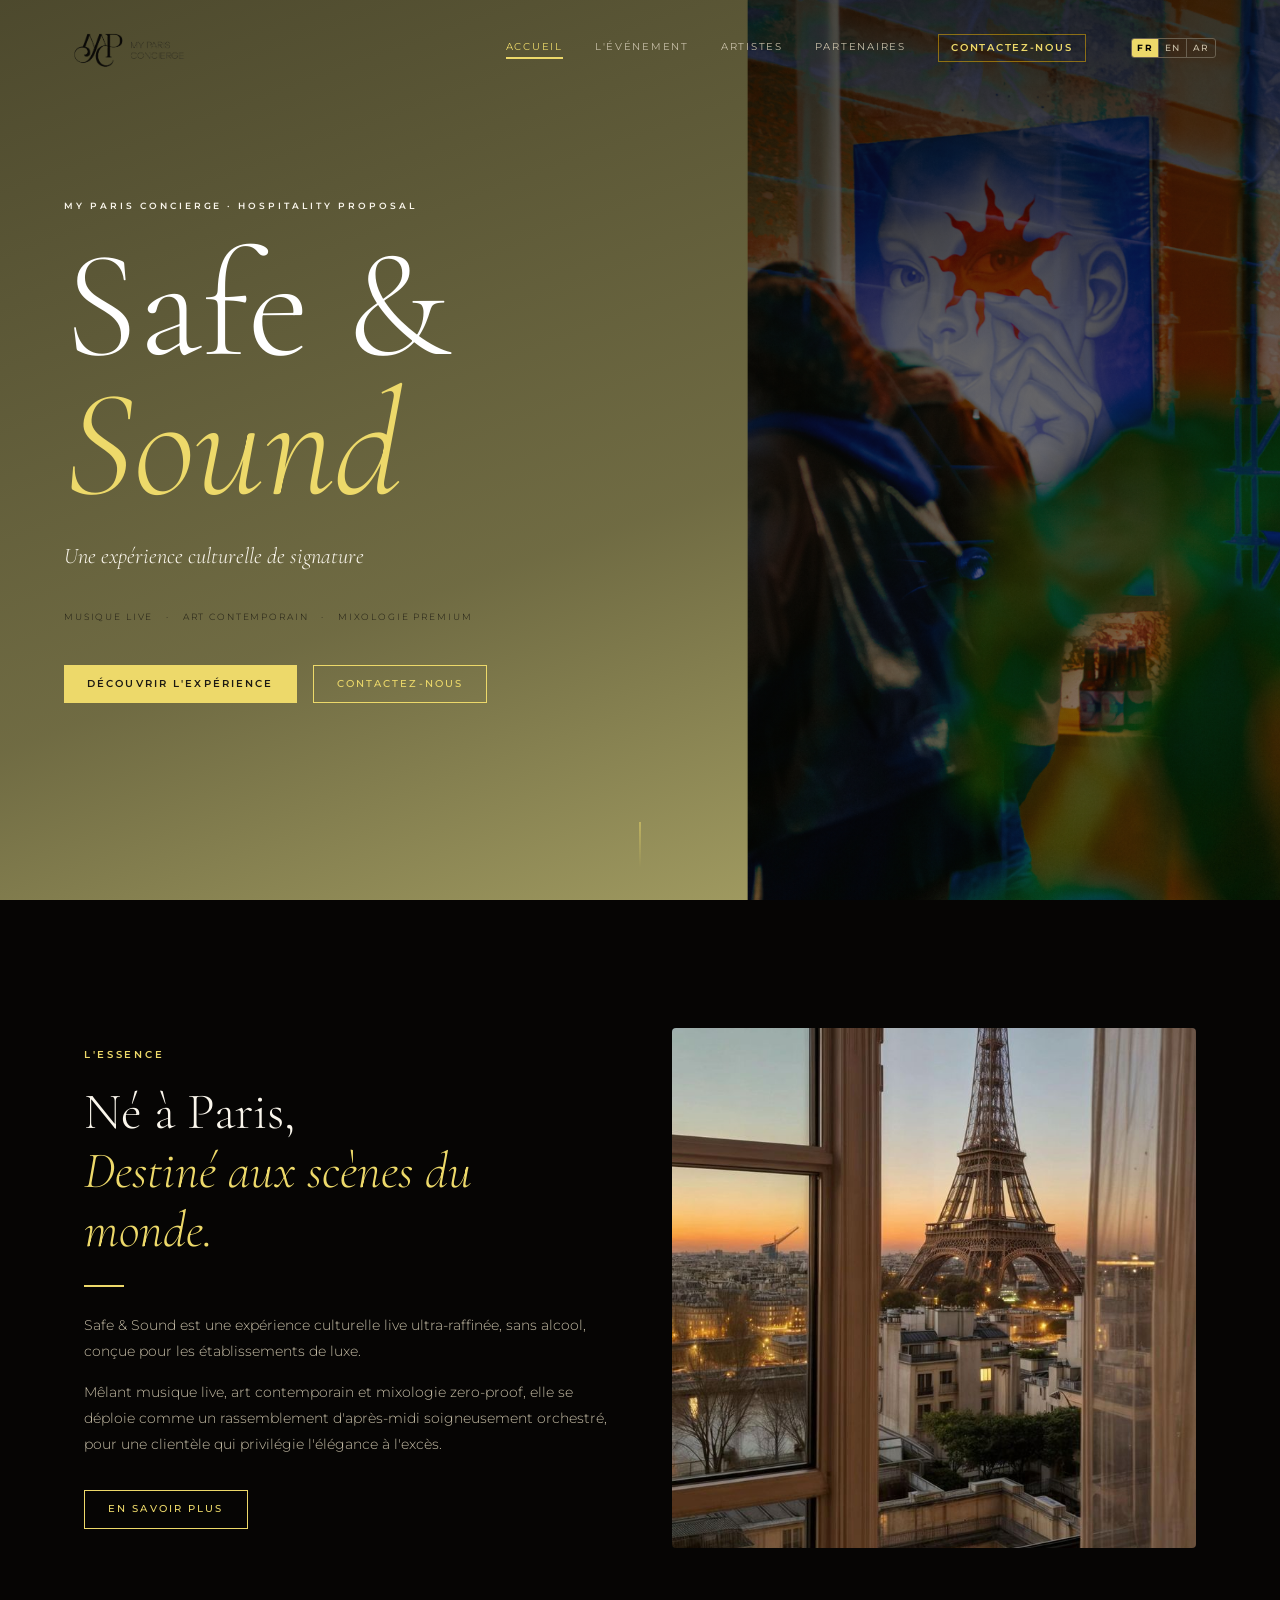
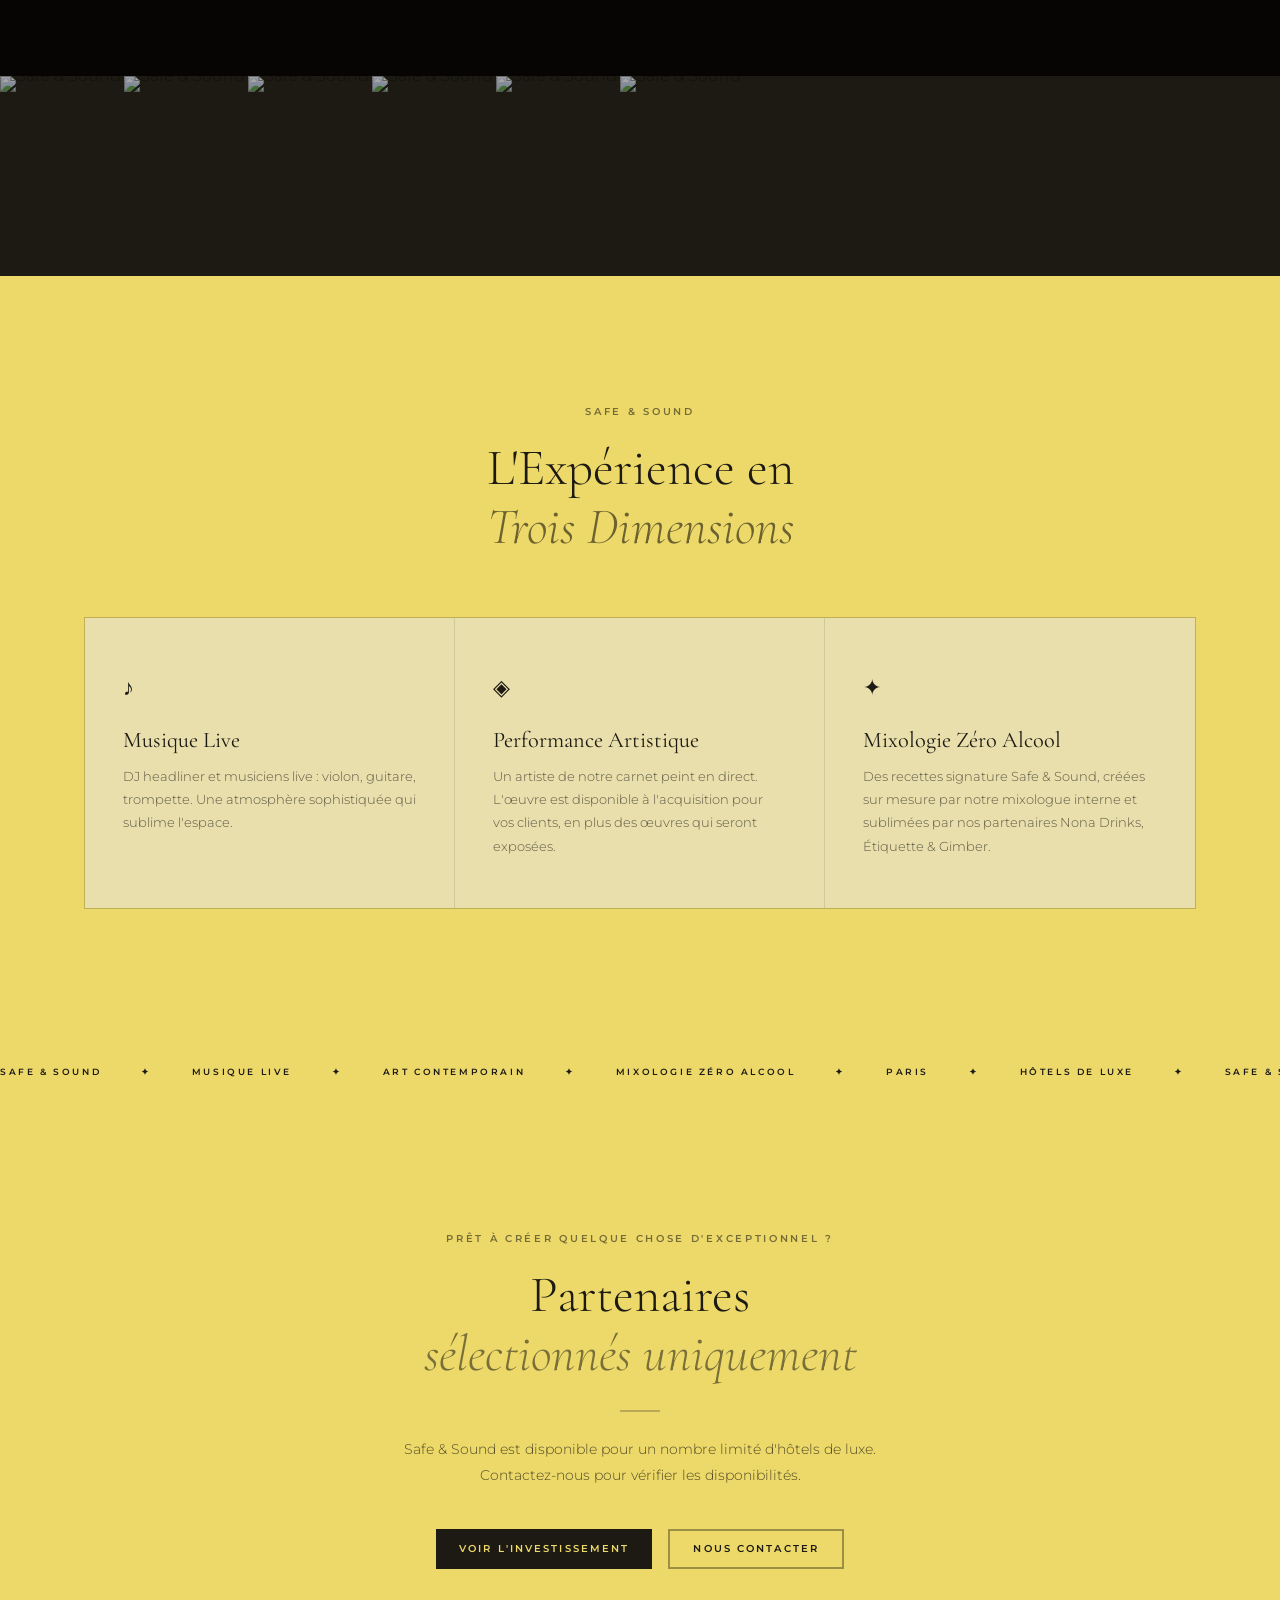
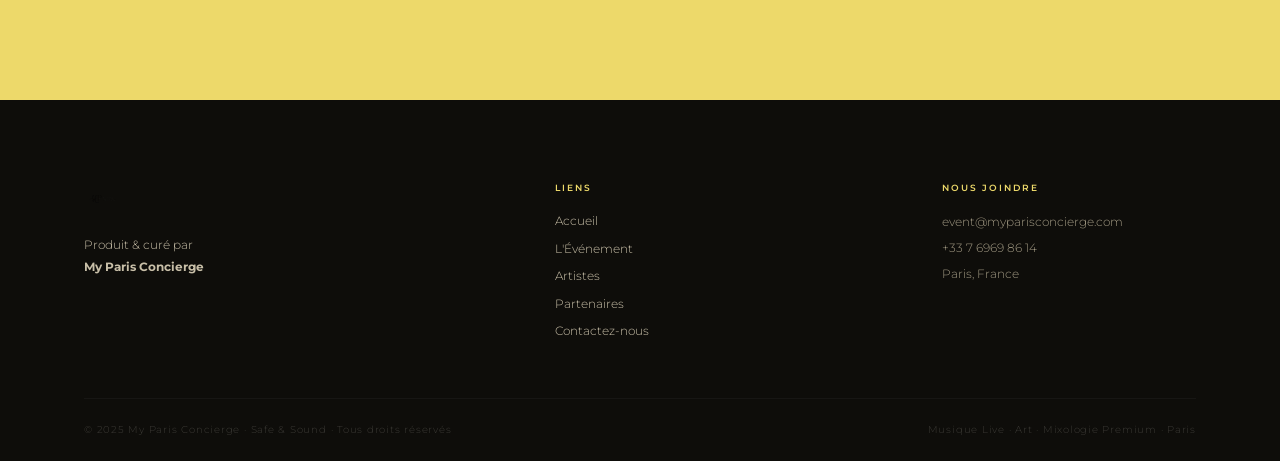
==== index.html @ 21ec600d "Add myparisconcierge.com links to all MPC mentions across site" ====
<!DOCTYPE html>
<html lang="fr">
<head>
  <meta charset="UTF-8" />
  <meta name="viewport" content="width=device-width, initial-scale=1.0" />
  <title>Safe & Sound Paris — Expérience Culturelle Luxe | My Paris Concierge</title>
  <meta name="description" content="Safe & Sound — expérience culturelle live ultra-raffinée pour hôtels de luxe parisiens. Musique live, art contemporain, mixologie zero-proof. Concept exclusif par My Paris Concierge." />
  <meta name="keywords" content="Safe and Sound Paris, expérience culturelle luxe Paris, événement hôtel de luxe Paris, musique live Paris, art contemporain Paris, mixologie zero-proof, DJ Palais Vert, My Paris Concierge, day groove Paris, culture hôtellerie luxe" />
  <meta name="robots" content="index, follow, max-snippet:-1, max-image-preview:large, max-video-preview:-1" />
  <meta name="author" content="My Paris Concierge" />
  <meta name="theme-color" content="#0E0D0A" />
  <meta name="format-detection" content="telephone=no" />
  <!-- Canonical & hreflang -->
  <link rel="canonical" href="https://votredomaine.com/" />
  <link rel="alternate" hreflang="fr" href="https://votredomaine.com/" />
  <link rel="alternate" hreflang="en" href="https://votredomaine.com/" />
  <link rel="alternate" hreflang="ar" href="https://votredomaine.com/" />
  <link rel="alternate" hreflang="x-default" href="https://votredomaine.com/" />
  <!-- GEO -->
  <meta name="geo.region" content="FR-75" />
  <meta name="geo.placename" content="Paris, France" />
  <meta name="geo.position" content="48.8566;2.3522" />
  <meta name="ICBM" content="48.8566, 2.3522" />
  <!-- Open Graph -->
  <meta property="og:type" content="website" />
  <meta property="og:url" content="https://votredomaine.com/" />
  <meta property="og:site_name" content="Safe & Sound — My Paris Concierge" />
  <meta property="og:title" content="Safe & Sound Paris — Expérience Culturelle d'Exception pour Hôtels de Luxe" />
  <meta property="og:description" content="Musique live, art contemporain et mixologie zero-proof — une après-midi de prestige pour hôtels de luxe. Concept exclusif par My Paris Concierge." />
  <meta property="og:image" content="https://votredomaine.com/images/hero.png" />
  <meta property="og:image:width" content="1200" />
  <meta property="og:image:height" content="630" />
  <meta property="og:image:alt" content="Safe & Sound Paris — Expérience Culturelle Luxe" />
  <meta property="og:locale" content="fr_FR" />
  <meta property="og:locale:alternate" content="en_GB" />
  <meta property="og:locale:alternate" content="ar_AR" />
  <!-- Twitter Card -->
  <meta name="twitter:card" content="summary_large_image" />
  <meta name="twitter:site" content="@myparisconcierge" />
  <meta name="twitter:title" content="Safe & Sound Paris — Expérience Culturelle d'Exception" />
  <meta name="twitter:description" content="Musique live, art contemporain et mixologie zero-proof pour hôtels de luxe. Par My Paris Concierge." />
  <meta name="twitter:image" content="https://votredomaine.com/images/hero.png" />
  <meta name="twitter:image:alt" content="Safe & Sound Paris" />
  <!-- JSON-LD Structured Data -->
  <script type="application/ld+json">
  {
    "@context": "https://schema.org",
    "@graph": [
      {
        "@type": "Organization",
        "@id": "https://votredomaine.com/#organization",
        "name": "My Paris Concierge",
        "url": "https://votredomaine.com",
        "logo": {
          "@type": "ImageObject",
          "@id": "https://votredomaine.com/#logo",
          "url": "https://votredomaine.com/images/logonew.png",
          "contentUrl": "https://votredomaine.com/images/logonew.png",
          "width": 512,
          "height": 512,
          "caption": "My Paris Concierge"
        },
        "image": { "@id": "https://votredomaine.com/#logo" },
        "email": "event@myparisconcierge.com",
        "telephone": "+33769698614",
        "address": {
          "@type": "PostalAddress",
          "addressLocality": "Paris",
          "addressRegion": "Île-de-France",
          "postalCode": "75000",
          "addressCountry": "FR"
        },
        "description": "Agence parisienne spécialisée dans la création d'expériences culturelles d'exception pour les hôtels de luxe. Créatrice du concept Safe & Sound — musique live, art contemporain et mixologie zero-proof.",
        "brand": { "@type": "Brand", "name": "Safe & Sound" },
        "areaServed": { "@type": "City", "name": "Paris" },
        "knowsAbout": ["Événementiel de luxe", "Musique live", "Art contemporain", "Mixologie zero-proof", "Hôtellerie de luxe Paris"]
      },
      {
        "@type": "WebSite",
        "@id": "https://votredomaine.com/#website",
        "url": "https://votredomaine.com",
        "name": "Safe & Sound by My Paris Concierge",
        "inLanguage": ["fr", "en", "ar"],
        "description": "Expérience culturelle live ultra-raffinée — musique, art contemporain et mixologie zero-proof pour hôtels de luxe parisiens.",
        "publisher": { "@id": "https://votredomaine.com/#organization" }
      },
      {
        "@type": "WebPage",
        "@id": "https://votredomaine.com/#webpage",
        "url": "https://votredomaine.com/",
        "name": "Safe & Sound Paris — Expérience Culturelle Luxe | My Paris Concierge",
        "isPartOf": { "@id": "https://votredomaine.com/#website" },
        "about": { "@id": "https://votredomaine.com/#organization" },
        "description": "Musique live, art contemporain et mixologie zero-proof — une après-midi de prestige pour hôtels de luxe parisiens.",
        "breadcrumb": {
          "@type": "BreadcrumbList",
          "itemListElement": [
            { "@type": "ListItem", "position": 1, "name": "Accueil", "item": "https://votredomaine.com/" }
          ]
        },
        "inLanguage": ["fr", "en", "ar"],
        "dateModified": "2026-03-21"
      },
      {
        "@type": "EventSeries",
        "@id": "https://votredomaine.com/#eventseries",
        "name": "Safe & Sound — Day Groove Paris",
        "description": "Une après-midi culturelle d'exception dans les plus beaux hôtels de luxe parisiens : musique live (DJ, violon, guitare, trompette), peinture live et mixologie zero-proof. Un concept 100% clé en main par My Paris Concierge.",
        "organizer": { "@id": "https://votredomaine.com/#organization" },
        "location": {
          "@type": "Place",
          "name": "Hôtels de Luxe — Paris",
          "address": { "@type": "PostalAddress", "addressLocality": "Paris", "addressCountry": "FR" }
        },
        "eventStatus": "https://schema.org/EventScheduled",
        "eventAttendanceMode": "https://schema.org/OfflineEventAttendanceMode",
        "inLanguage": ["fr", "en", "ar"],
        "offers": {
          "@type": "Offer",
          "availability": "https://schema.org/LimitedAvailability",
          "priceCurrency": "EUR",
          "url": "https://votredomaine.com/contact.html"
        }
      }
    ]
  }
  </script>
  <link rel="icon" type="image/png" href="images/logo favicon.png" />
  <link rel="preconnect" href="https://fonts.googleapis.com" />
  <link rel="preconnect" href="https://fonts.gstatic.com" crossorigin />
  <link href="https://fonts.googleapis.com/css2?family=Cormorant+Garamond:ital,wght@0,300;0,400;0,500;1,300;1,400&family=Montserrat:wght@200;300;400;500&display=swap" rel="stylesheet" />
  <link rel="preload" as="image" href="images/hero.png" fetchpriority="high" />
  <link rel="stylesheet" href="style.css" />
</head>
<body>

<!-- ── NAV ── -->
<nav class="nav" id="nav">
  <a href="index.html" class="nav__logo">
    <img src="images/logonew.png" alt="My Paris Concierge" />
  </a>
  <div class="nav__menu">
    <a href="index.html"         class="nav__link active" data-i18n="nav.home">Accueil</a>
    <a href="evenement.html"     class="nav__link" data-i18n="nav.event">L'Événement</a>
    <a href="artistes.html"      class="nav__link" data-i18n="nav.artists">Artistes</a>
    <a href="partenaires.html"   class="nav__link" data-i18n="nav.partners">Partenaires</a>
    <a href="contact.html"       class="nav__link nav__cta" data-i18n="nav.contact">Contactez-nous</a>
    <div class="nav__lang-group">
      <button class="nav__lang-btn" data-lang="fr">FR</button>
      <button class="nav__lang-btn" data-lang="en">EN</button>
      <button class="nav__lang-btn" data-lang="ar">AR</button>
    </div>
  </div>
  <button class="nav__burger" id="burger" aria-label="Menu">
    <span></span><span></span><span></span>
  </button>
</nav>

<!-- Mobile menu -->
<div class="nav__mobile" id="mobileMenu">
  <a href="index.html"       class="nav__link active" data-i18n="nav.home">Accueil</a>
  <a href="evenement.html"   class="nav__link" data-i18n="nav.event">L'Événement</a>
  <a href="artistes.html"    class="nav__link" data-i18n="nav.artists">Artistes</a>
  <a href="partenaires.html" class="nav__link" data-i18n="nav.partners">Partenaires</a>
  <a href="contact.html"     class="nav__link" data-i18n="nav.contact">Contactez-nous</a>
  <div class="nav__lang-group">
    <button class="nav__lang-btn" data-lang="fr">FR</button>
    <button class="nav__lang-btn" data-lang="en">EN</button>
    <button class="nav__lang-btn" data-lang="ar">AR</button>
  </div>
</div>

<!-- ── HERO ── -->
<section class="home-hero">
  <div class="home-hero__bg">
    <img src="images/hero-accueil.png" alt="Safe & Sound" />
  </div>
  <div class="home-hero__overlay"></div>
  <div class="home-hero__content">
    <p class="home-hero__eyebrow" data-i18n="home.eyebrow">MY PARIS CONCIERGE · HOSPITALITY PROPOSAL</p>
    <h1 class="home-hero__title">Safe &<br /><em>Sound</em></h1>
    <p class="home-hero__sub" data-i18n="home.hero.sub">Une expérience culturelle de signature</p>
    <div class="home-hero__tags">
      <span data-i18n="home.hero.tag1">Musique Live</span>
      <span>·</span>
      <span data-i18n="home.hero.tag2">Art Contemporain</span>
      <span>·</span>
      <span data-i18n="home.hero.tag3">Mixologie Premium</span>
    </div>
    <div class="home-hero__actions">
      <a href="evenement.html" class="btn btn-gold" data-i18n="home.hero.cta">Découvrir l'expérience</a>
      <a href="contact.html" class="btn btn-ghost" data-i18n="nav.contact">Contactez-nous</a>
    </div>
  </div>
  <div class="hero-scroll">
    <div class="hero-scroll__line"></div>
  </div>
</section>

<!-- ── INTRO ── -->
<section class="section section-dark">
  <div class="container">
    <div class="grid-2">
      <div class="fade-in">
        <span class="eyebrow eyebrow--light" data-i18n="home.intro.eyebrow">L'Essence</span>
        <h2 data-i18n="home.intro.title">Né à Paris,<br><em style="color:var(--yellow);opacity:1;">Destiné aux scènes du monde.</em></h2>
        <div class="divider"></div>
        <p style="margin-bottom:1rem;" data-i18n="home.intro.p1">
          Safe & Sound est une expérience culturelle live ultra-raffinée, sans alcool, conçue pour les établissements hôteliers de luxe.
        </p>
        <p data-i18n="home.intro.p2">
          Mêlant musique live, art contemporain et mixologie zero-proof, elle se déploie comme un rassemblement d'après-midi soigneusement orchestré — pour une clientèle qui privilégie l'élégance à l'excès.
        </p>
        <div style="margin-top:2rem;">
          <a href="evenement.html" class="btn btn-ghost" data-i18n="home.intro.cta">En savoir plus</a>
        </div>
      </div>
      <div class="fade-in">
        <img src="images/toureiffel.jpeg" alt="Paris Luxury" style="width:100%;border-radius:4px;object-fit:cover;max-height:520px;" />
      </div>
    </div>
  </div>
</section>

<!-- ── GALLERY STRIP ── -->
<div class="gallery-strip">
  <div class="gallery-strip__track" id="strip">
    <img src="images/event1.jpg"  alt="Safe &amp; Sound" />
    <img src="images/event2.jpg"  alt="Safe &amp; Sound" />
    <img src="images/event3.jpg"  alt="Safe &amp; Sound" />
    <img src="images/event4.jpg"  alt="Safe &amp; Sound" />
    <img src="images/event5.jpg"  alt="Safe &amp; Sound" />
    <img src="images/event11.jpeg" alt="Safe &amp; Sound" />
    <!-- duplicate pour boucle infinie -->
    <img src="images/event1.jpg"  alt=""                 aria-hidden="true" />
    <img src="images/event2.jpg"  alt=""                 aria-hidden="true" />
    <img src="images/event3.jpg"  alt=""                 aria-hidden="true" />
    <img src="images/event4.jpg"  alt=""                 aria-hidden="true" />
    <img src="images/event5.jpg"  alt=""                 aria-hidden="true" />
    <img src="images/event11.jpeg" alt=""                aria-hidden="true" />
  </div>
</div>

<!-- ── 3 PILLARS ── -->
<section class="section" style="padding-top: 0;">
  <div class="container" style="padding-top: var(--section-v);">
    <div style="text-align:center; max-width:560px; margin:0 auto clamp(40px,5vw,60px); " class="fade-in">
      <span class="eyebrow">Safe & Sound</span>
      <h2 data-i18n="home.pillars.title">L'Expérience en<br><em>Trois Dimensions</em></h2>
    </div>
    <div style="display:grid; grid-template-columns:repeat(3,1fr); background:rgba(0,0,0,0.10); border:1px solid rgba(0,0,0,0.10);">
      <div class="pillar fade-in">
        <span class="pillar__icon">♪</span>
        <h3 data-i18n="home.pillars.music.title">Musique Live</h3>
        <p data-i18n="home.pillars.music.body">DJ headliner + musiciens live — violon, guitare, trompette. Une atmosphère sophistiquée qui sublime l'espace.</p>
      </div>
      <div class="pillar fade-in">
        <span class="pillar__icon">◈</span>
        <h3 data-i18n="home.pillars.art.title">Performance Artistique</h3>
        <p data-i18n="home.pillars.art.body">Un artiste de notre carnet peint en direct. L'œuvre est disponible à l'acquisition pour vos clients, en plus des œuvres qui seront exposées.</p>
      </div>
      <div class="pillar fade-in">
        <span class="pillar__icon">✦</span>
        <h3 data-i18n="home.pillars.mix.title">Mixologie Zéro Alcool</h3>
        <p data-i18n="home.pillars.mix.body">Des recettes signature Safe & Sound, créées sur mesure par notre mixologue interne et sublimées par Nona Drinks, Étiquette & Gimber. 100% des revenus boissons restent à votre hôtel.</p>
      </div>
    </div>
  </div>
</section>

<!-- ── YELLOW STRIPE ── -->
<div class="yellow-stripe">
  <div class="yellow-stripe__track">
    <span>Safe &amp; Sound</span><span>✦</span>
    <span>Musique Live</span><span>✦</span>
    <span>Art Contemporain</span><span>✦</span>
    <span>Mixologie Zéro Alcool</span><span>✦</span>
    <span>Paris</span><span>✦</span>
    <span>Hôtels de Luxe</span><span>✦</span>
    <span>Safe &amp; Sound</span><span>✦</span>
    <span>Musique Live</span><span>✦</span>
    <span>Art Contemporain</span><span>✦</span>
    <span>Mixologie Zéro Alcool</span><span>✦</span>
    <span>Paris</span><span>✦</span>
    <span>Hôtels de Luxe</span><span>✦</span>
  </div>
</div>

<!-- ── CTA BAND ── -->
<section class="section section-yellow">
  <div class="container" style="text-align:center;">
    <div class="fade-in">
      <span class="eyebrow" data-i18n="home.cta.section.eyebrow">Prêt à créer quelque chose d'exceptionnel ?</span>
      <h2 style="color:var(--black);" data-i18n="home.cta.section.title">Partenaires<br><em style="color:var(--black);opacity:0.55;font-style:italic;">sélectionnés uniquement</em></h2>
      <div class="divider divider--center" style="background:var(--black);opacity:0.25;"></div>
      <p style="max-width:500px;margin:0 auto 2.5rem;color:rgba(0,0,0,0.65);" data-i18n="home.cta.section.body">Safe & Sound est disponible pour un nombre limité d'hôtels de luxe. Contactez-nous pour vérifier les disponibilités.</p>
      <div style="display:flex;flex-wrap:wrap;gap:1rem;justify-content:center;">
        <a href="partenaires.html" class="btn" style="background:var(--black);color:var(--yellow);font-weight:600;" data-i18n="home.cta.section.btn1">Voir l'investissement</a>
        <a href="contact.html" class="btn" style="border:2px solid rgba(0,0,0,0.35);color:var(--black);font-weight:600;" data-i18n="home.cta.section.btn2">Nous contacter</a>
      </div>
    </div>
  </div>
</section>

<!-- ── FOOTER ── -->
<footer class="footer">
  <div class="container">
    <div class="footer__grid">
      <div class="footer__brand">
        <img src="images/logo-transparent.png" alt="My Paris Concierge" class="footer__logo" />
        <p><span data-i18n="footer.produced">Produit & curé par</span><br /><strong><a href="https://myparisconcierge.com/" target="_blank" rel="noopener" style="color:inherit;text-decoration:none;">My Paris Concierge</a></strong></p>
      </div>
      <div class="footer__links-col">
        <h4 data-i18n="footer.links">Liens</h4>
        <a href="index.html" data-i18n="nav.home">Accueil</a>
        <a href="evenement.html" data-i18n="nav.event">L'Événement</a>
        <a href="artistes.html" data-i18n="nav.artists">Artistes</a>
        <a href="partenaires.html" data-i18n="nav.partners">Partenaires</a>
        <a href="contact.html" data-i18n="nav.contact">Contactez-nous</a>
      </div>
      <div class="footer__contact">
        <h4 data-i18n="footer.reach">Nous joindre</h4>
        <p>event@myparisconcierge.com</p>
        <p>+33 7 6969 86 14</p>
        <p>Paris, France</p>
      </div>
    </div>
    <div class="footer__bottom">
      <p>© 2025 <a href="https://myparisconcierge.com/" target="_blank" rel="noopener" style="color:inherit;text-decoration:none;">My Paris Concierge</a> · Safe & Sound · <span data-i18n="footer.rights">Tous droits réservés</span></p>
      <p data-i18n="footer.tagline">Musique Live · Art · Mixologie Premium · Paris</p>
    </div>
  </div>
</footer>

<div id="cursor-glow"></div>
<script src="translations.js?v=3"></script>
<script src="script.js"></script>
</body>
</html>
---- style.css ----
/* ============================================
   SAFE & SOUND — Global Stylesheet
   5-page luxury dark theme · FR/EN
   ============================================ */

/* ── Variables ── */
:root {
  --black:    #1C1A12;     /* noir chaud — pas pur, plus chic */
  --dark:     #0E0D0A;     /* quasi noir */
  --dark2:    #060504;     /* noir profond */
  --dark3:    #1A1815;
  --mid:      #4A4435;
  --gold:     #c9a84c;
  --gold-lt:  #e8d08a;
  --gold-dk:  #8a6e2a;
  --gold-dim: rgba(201,168,76,0.12);
  --yellow:       #EDD96A;   /* jaune beurre chaud & doux */
  --yellow-lt:    #F7EFAA;
  --yellow-dk:    #C0A828;
  --yellow-bg:    #EDD96A;
  --yellow-dim:   rgba(237,217,106,0.20);
  --cream:    #FAF6EC;     /* crème chaude */
  --white:    #ffffff;
  --grey:     #A09882;
  --grey-lt:  #C8BFA8;
  --grey-dk:  #6A6050;

  --font-serif: 'Cormorant Garamond', Georgia, serif;
  --font-sans:  'Montserrat', Helvetica, sans-serif;

  --nav-h: 96px;
  --ease:  cubic-bezier(0.4, 0, 0.2, 1);
  --ease-out: cubic-bezier(0, 0, 0.2, 1);
  --container: 1240px;
  --pad: clamp(20px, 5vw, 64px);
  --section-v: clamp(80px, 10vw, 140px);
}

/* ── Reset ── */
*, *::before, *::after { box-sizing: border-box; margin: 0; padding: 0; }
html { scroll-behavior: smooth; font-size: 16px; }
body {
  background: #EDD96A;
  color: var(--black);
  font-family: var(--font-sans);
  font-weight: 300;
  line-height: 1.7;
  overflow-x: hidden;
  -webkit-font-smoothing: antialiased;
}
img { display: block; max-width: 100%; height: auto; }
a { color: inherit; text-decoration: none; }
ul { list-style: none; }
button { cursor: pointer; font-family: var(--font-sans); }

::-webkit-scrollbar { width: 3px; }
::-webkit-scrollbar-track { background: var(--yellow); }
::-webkit-scrollbar-thumb { background: var(--black); }
::selection { background: var(--black); color: var(--yellow); }

/* ── Section jaune (jaune flyer, fond clair) ── */
.section-yellow {
  background: var(--yellow);
  color: var(--black);
}
.section-yellow h2,
.section-yellow h3,
.section-yellow .section-title,
.section-yellow .eyebrow { color: var(--black); }
.section-yellow p { color: rgba(0,0,0,0.70); }
.section-yellow .divider { background: var(--black); }
.section-yellow .eyebrow { color: rgba(0,0,0,0.50); }

/* ── Section sombre (contraste sur fond jaune) ── */
.section-dark {
  background: var(--dark2);
  color: var(--cream);
}
.section-dark h2,
.section-dark h3,
.section-dark h4,
.section-dark .section-title { color: var(--cream); }
.section-dark .eyebrow { color: var(--yellow); }
.section-dark p { color: var(--grey-lt); }
.section-dark .divider { background: var(--yellow); }
.section-dark .tag { border-color: var(--yellow-dk); color: var(--yellow-lt); }
.section-dark .btn-ghost { border-color: rgba(245,232,74,0.5); color: var(--yellow-lt); }
.section-dark .btn-ghost:hover { background: var(--yellow-dim); border-color: var(--yellow); color: var(--yellow); }
/* FAQ sur fond sombre */
.section-dark .faq-item { border-bottom-color: rgba(255,255,255,0.07); }
.section-dark .faq-item summary { color: var(--cream); }
.section-dark .faq-item summary:hover { color: var(--yellow-lt); }
.section-dark .faq-item summary::after { color: var(--yellow); }
.section-dark .faq-item__body { color: var(--grey-lt); }
/* Timeline sur fond sombre */
.section-dark .timeline::before { background: linear-gradient(to bottom, transparent, var(--yellow), transparent); }
.section-dark .timeline-item__time { color: var(--yellow); }
.section-dark .timeline-item__title { color: var(--cream); }
.section-dark .timeline-item__body { color: var(--grey-lt); }
.section-dark .timeline-item::before { background: var(--yellow); box-shadow: 0 0 14px rgba(237,217,106,0.5); }
.section-dark .timeline-item { border-bottom-color: rgba(255,255,255,0.04); }
/* Steps sur fond crème à l'intérieur d'une section sombre */
.section-dark .step h3 { color: var(--black); }
.section-dark .step p { color: rgba(0,0,0,0.65); }
.section-dark .step__num { color: rgba(0,0,0,0.12); }
/* Brand cards dans section sombre */
.section-dark .brand-card__name { color: var(--black); }
.section-dark .brand-card p { color: rgba(0,0,0,0.65); }
/* Info contact dans section sombre */
.section-dark .info-item__val { color: var(--grey-lt); }
.section-dark .info-item__val a:hover { color: var(--yellow); }

/* ── Bande jaune décorative ── */
.yellow-stripe {
  background: var(--yellow);
  padding: 1.2rem 0;
  overflow: hidden;
  white-space: nowrap;
}
.yellow-stripe__track {
  display: inline-flex;
  gap: 2.5rem;
  animation: stripMarquee 22s linear infinite;
  font-size: 0.58rem;
  font-weight: 600;
  letter-spacing: 0.28em;
  text-transform: uppercase;
  color: var(--black);
}
@keyframes stripMarquee {
  from { transform: translateX(0); }
  to   { transform: translateX(-50%); }
}

/* ── Layout ── */
.container {
  max-width: var(--container);
  margin: 0 auto;
  padding: 0 var(--pad);
}
.section { padding: var(--section-v) 0; }

/* ── Typography atoms ── */
.eyebrow {
  display: block;
  font-size: 0.6rem;
  font-weight: 600;
  letter-spacing: 0.28em;
  text-transform: uppercase;
  color: rgba(0,0,0,0.50);
  margin-bottom: 1.2rem;
}
.eyebrow--light { color: var(--yellow); }

.h1, h1,
.section-title {
  font-family: var(--font-serif);
  font-weight: 300;
  font-size: clamp(2.6rem, 5.5vw, 4.4rem);
  line-height: 1.1;
  color: var(--black);
}
.section-title em, h1 em, h2 em {
  font-style: italic;
  color: rgba(0,0,0,0.55);
}
/* Em visible sur TOUS les fonds sombres → jaune */
.section-dark h2 em,
.section-dark h1 em,
.section-dark .section-title em,
.artist-section h2 em,
.artist-section h1 em,
.page-hero .section-title em,
.page-hero h1 em,
.footer h2 em {
  color: var(--yellow);
}
.section-title--light { color: var(--white); }

h2 {
  font-family: var(--font-serif);
  font-weight: 300;
  font-size: clamp(2rem, 4vw, 3.4rem);
  line-height: 1.15;
  color: var(--black);
  margin-bottom: 1.4rem;
}
h3 {
  font-family: var(--font-serif);
  font-weight: 400;
  font-size: clamp(1.1rem, 2vw, 1.4rem);
  line-height: 1.25;
  color: var(--black);
  margin-bottom: 0.7rem;
}
h4 {
  font-size: 0.58rem;
  font-weight: 600;
  letter-spacing: 0.22em;
  text-transform: uppercase;
  color: rgba(0,0,0,0.45);
  margin-bottom: 1.2rem;
}
p { font-size: 0.875rem; color: rgba(0,0,0,0.65); line-height: 1.85; }

.tag {
  display: inline-block;
  border: 1px solid rgba(0,0,0,0.30);
  color: rgba(0,0,0,0.60);
  font-size: 0.58rem;
  letter-spacing: 0.2em;
  text-transform: uppercase;
  padding: 0.35em 1em;
}

/* ── Buttons ── */
.btn {
  display: inline-flex;
  align-items: center;
  gap: 0.5rem;
  font-size: 0.6rem;
  font-weight: 500;
  letter-spacing: 0.22em;
  text-transform: uppercase;
  padding: 1.05em 2.4em;
  transition: all 0.3s var(--ease);
  border: none;
  border-radius: 0;
}
.btn-gold {
  background: var(--yellow);
  color: var(--black);
  font-weight: 600;
}
.btn-gold:hover { background: var(--yellow-lt); }

.btn-ghost {
  background: transparent;
  border: 1px solid rgba(0,0,0,0.35);
  color: rgba(0,0,0,0.70);
}
.btn-ghost:hover { background: rgba(0,0,0,0.08); border-color: var(--black); color: var(--black); }

/* Bouton ghost sur fond sombre (hero, section-dark) */
.home-hero .btn-ghost,
.section-dark .btn-ghost {
  border-color: var(--yellow);
  color: var(--yellow);
}
.home-hero .btn-ghost:hover,
.section-dark .btn-ghost:hover {
  background: rgba(237,217,106,0.12);
  border-color: var(--yellow-lt);
  color: var(--yellow-lt);
}

.btn-outline {
  background: transparent;
  border: 1px solid var(--grey-dk);
  color: var(--grey-lt);
}
.btn-outline:hover { border-color: var(--grey-lt); color: var(--cream); }

/* ── Divider ── */
.divider {
  width: 40px;
  height: 2px;
  background: var(--black);
  margin: 1.6rem 0;
}
.divider--center { margin: 1.6rem auto; }

/* ── Fade-in ── */
.fade-in {
  opacity: 0;
  transform: translateY(28px);
  transition: opacity 0.85s var(--ease-out), transform 0.85s var(--ease-out);
}
.fade-in.visible { opacity: 1; transform: none; }

/* ════════════════════════════════════════
   NAV
   ════════════════════════════════════════ */
.nav {
  position: fixed;
  inset: 0 0 auto 0;
  z-index: 200;
  height: var(--nav-h);
  display: flex;
  align-items: center;
  justify-content: space-between;
  padding: 0 var(--pad);
  transition: background 0.4s, box-shadow 0.4s, backdrop-filter 0.4s;
}
.nav.scrolled {
  background: rgba(237,217,106,0.92);
  backdrop-filter: blur(20px);
  -webkit-backdrop-filter: blur(20px);
  box-shadow: 0 1px 0 rgba(28,26,18,0.10);
}
.nav.scrolled .nav__link { color: rgba(0,0,0,0.60); }
.nav.scrolled .nav__link:hover,
.nav.scrolled .nav__link.active { color: var(--black); }
.nav.scrolled .nav__link::after { background: var(--black); }
.nav.scrolled .nav__cta { border-color: rgba(0,0,0,0.4); color: var(--black) !important; }
.nav.scrolled .nav__lang { border-color: rgba(0,0,0,0.25); color: rgba(0,0,0,0.60); }
.nav.scrolled .nav__lang:hover { border-color: var(--black); color: var(--black); }

.nav__logo img {
  height: 75px;
  width: auto;
  transition: opacity 0.3s;
  filter: brightness(1.1);
}
.nav__logo:hover img { opacity: 0.75; }

.nav__menu {
  display: flex;
  align-items: center;
  gap: 2rem;
}
.nav__link {
  font-size: 0.6rem;
  font-weight: 400;
  letter-spacing: 0.18em;
  text-transform: uppercase;
  color: var(--grey-lt);
  transition: color 0.25s;
  position: relative;
  padding-bottom: 2px;
}
.nav__link::after {
  content: '';
  position: absolute;
  bottom: -2px; left: 0;
  width: 0; height: 2px;
  background: var(--yellow);
  transition: width 0.3s var(--ease);
}
.nav__link:hover, .nav__link.active { color: var(--yellow); }
.nav__link.active::after, .nav__link:hover::after { width: 100%; }

.nav__cta {
  border: 1px solid rgba(245,184,0,0.5);
  padding: 0.5em 1.3em;
  color: var(--yellow) !important;
  font-weight: 600;
}
.nav__cta:hover { background: var(--yellow-dim); }
.nav__cta::after { display: none; }

/* Lang toggle — 3 boutons FR / EN / AR */
.nav__lang-group {
  display: flex;
  align-items: center;
  gap: 0;
  margin-left: 0.8rem;
  border: 1px solid var(--grey-dk);
  border-radius: 3px;
  overflow: hidden;
}
.nav__lang-btn {
  background: none;
  border: none;
  border-right: 1px solid var(--grey-dk);
  color: var(--grey-lt);
  font-size: 0.56rem;
  font-weight: 500;
  letter-spacing: 0.12em;
  padding: 0.38em 0.65em;
  transition: all 0.2s;
  cursor: pointer;
  font-family: inherit;
}
.nav__lang-btn:last-child { border-right: none; }
.nav__lang-btn:hover { background: rgba(245,184,0,0.08); color: var(--yellow); }
.nav__lang-btn.active { background: var(--yellow); color: #000; font-weight: 700; }

/* Scrolled state */
.nav.scrolled .nav__lang-group { border-color: rgba(0,0,0,0.2); }
.nav.scrolled .nav__lang-btn { border-color: rgba(0,0,0,0.2); color: rgba(0,0,0,0.55); }
.nav.scrolled .nav__lang-btn:hover { color: var(--yellow); }
.nav.scrolled .nav__lang-btn.active { background: var(--yellow); color: #000; }

/* RTL support pour l'arabe */
[dir="rtl"] .nav__menu { flex-direction: row-reverse; }
[dir="rtl"] .nav__lang-group { margin-left: 0; margin-right: 0.8rem; }
[dir="rtl"] .nav__lang-btn { border-right: none; border-left: 1px solid var(--grey-dk); }
[dir="rtl"] .nav__lang-btn:last-child { border-left: none; }
[dir="rtl"] .nav.scrolled .nav__lang-btn { border-color: rgba(0,0,0,0.2); }

/* Burger */
.nav__burger {
  display: none;
  flex-direction: column;
  gap: 5px;
  background: none;
  border: none;
  padding: 4px;
}
.nav__burger span {
  display: block;
  width: 22px; height: 1px;
  background: var(--gold-lt);
  transition: all 0.3s;
}
.nav__burger.open span:nth-child(1) { transform: translateY(6px) rotate(45deg); }
.nav__burger.open span:nth-child(2) { opacity: 0; }
.nav__burger.open span:nth-child(3) { transform: translateY(-6px) rotate(-45deg); }

/* Mobile menu */
.nav__mobile {
  display: none;
  position: fixed;
  inset: var(--nav-h) 0 0 0;
  background: rgba(245,232,74,0.97);
  backdrop-filter: blur(18px);
  flex-direction: column;
  align-items: center;
  justify-content: center;
  gap: 2rem;
  z-index: 199;
  opacity: 0;
  pointer-events: none;
  transform: translateY(-8px);
  transition: opacity 0.3s, transform 0.3s;
}
.nav__mobile.open {
  display: flex;
  opacity: 1;
  pointer-events: all;
  transform: none;
}
.nav__mobile .nav__link { font-size: 0.85rem; color: var(--black); }
.nav__mobile .nav__link:hover, .nav__mobile .nav__link.active { color: var(--black); }

/* ════════════════════════════════════════
   PAGE HERO (shared)
   ════════════════════════════════════════ */
.page-hero {
  position: relative;
  height: 62vh;
  min-height: 400px;
  display: flex;
  align-items: flex-end;
  overflow: hidden;
  padding-bottom: clamp(40px, 6vw, 80px);
}
.page-hero__bg {
  position: absolute;
  inset: 0;
  background: var(--dark2);
}
.page-hero__bg img {
  width: 100%; height: 100%;
  object-fit: cover;
  object-position: center;
}
.page-hero__overlay {
  position: absolute;
  inset: 0;
  background: linear-gradient(to top, rgba(9,8,10,0.9) 0%, rgba(9,8,10,0.55) 60%, rgba(9,8,10,0.4) 100%);
}
.page-hero__content {
  position: relative;
  z-index: 2;
  padding: 0 var(--pad);
  width: 100%;
}
.page-hero__content .eyebrow { color: var(--yellow); }
.page-hero__content .section-title,
.page-hero__content h1 { color: var(--white); }
.page-hero__content p { color: var(--grey-lt); }

/* ════════════════════════════════════════
   HOME HERO (full screen)
   ════════════════════════════════════════ */
.home-hero {
  position: relative;
  height: 100svh;
  min-height: 600px;
  display: flex;
  align-items: center;
  overflow: hidden;
}
.home-hero__bg {
  position: absolute;
  inset: 0;
}
.home-hero__bg img {
  width: 100%; height: 100%;
  object-fit: cover;
  object-position: center;
  transform-origin: center;
  animation: zoomBg 18s ease-in-out infinite alternate;
}
@keyframes zoomBg {
  from { transform: scale(1.0); }
  to   { transform: scale(1.1); }
}
.home-hero__overlay {
  position: absolute;
  inset: 0;
  background: linear-gradient(160deg, rgba(8,6,3,0.72) 0%, rgba(8,6,3,0.58) 55%, rgba(8,6,3,0.30) 100%);
}
.home-hero__content {
  position: relative;
  z-index: 2;
  padding: 0 var(--pad);
  max-width: 820px;
  animation: heroUp 1.4s var(--ease-out) both;
}
@keyframes heroUp {
  from { opacity: 0; transform: translateY(36px); }
  to   { opacity: 1; transform: none; }
}
.home-hero__eyebrow {
  font-size: 0.58rem;
  font-weight: 600;
  letter-spacing: 0.32em;
  text-transform: uppercase;
  color: var(--cream);
  margin-bottom: 1.4rem;
}
.home-hero__title {
  font-family: var(--font-serif);
  font-weight: 300;
  font-size: clamp(5rem, 12vw, 9.5rem);
  line-height: 0.92;
  color: var(--white);
  margin-bottom: 1.2rem;
}
.home-hero__title em { font-style: italic; color: var(--yellow); display: block; }
.home-hero__sub {
  font-family: var(--font-serif);
  font-style: italic;
  font-size: clamp(1rem, 2vw, 1.4rem);
  color: var(--cream);
  margin-bottom: 2rem;
}
.home-hero__tags {
  display: flex;
  flex-wrap: wrap;
  gap: 0.5rem 0.8rem;
  align-items: center;
  margin-bottom: 2.5rem;
  font-size: 0.58rem;
  letter-spacing: 0.2em;
  text-transform: uppercase;
  color: var(--dark);
}
.home-hero__tags span:not(:nth-child(even)) { color: var(--black); }
.home-hero__actions { display: flex; flex-wrap: wrap; gap: 1rem; }

.hero-scroll {
  position: absolute;
  bottom: 2rem; left: 50%;
  transform: translateX(-50%);
  z-index: 2;
  display: flex;
  flex-direction: column;
  align-items: center;
  gap: 0.5rem;
}
.hero-scroll__line {
  width: 1px; height: 46px;
  background: linear-gradient(to bottom, var(--yellow), transparent);
  animation: scrollPulse 2.2s ease-in-out infinite;
}
@keyframes scrollPulse {
  0%   { transform: scaleY(0); transform-origin: top; }
  50%  { transform: scaleY(1); transform-origin: top; }
  51%  { transform-origin: bottom; }
  100% { transform: scaleY(0); transform-origin: bottom; }
}

/* ════════════════════════════════════════
   GALLERY STRIP (animated)
   ════════════════════════════════════════ */
.gallery-strip { overflow: hidden; background: var(--black); line-height: 0; }
.gallery-strip__track {
  display: flex;
  gap: 3px;
  animation: strip 35s linear infinite;
  will-change: transform;
}
.gallery-strip__track img {
  height: 200px; width: auto;
  flex-shrink: 0;
  object-fit: cover;
  filter: brightness(0.65) saturate(0.75);
  transition: filter 0.35s;
}
.gallery-strip__track img:hover { filter: brightness(0.88) saturate(1); }
@keyframes strip {
  from { transform: translateX(0); }
  to   { transform: translateX(-50%); }
}

/* ════════════════════════════════════════
   GRID LAYOUTS
   ════════════════════════════════════════ */
.grid-2 { display: grid; grid-template-columns: 1fr 1fr; gap: clamp(32px, 5vw, 80px); align-items: center; }
.grid-3 { display: grid; grid-template-columns: repeat(3, 1fr); gap: 1px; }
.grid-6 { display: grid; grid-template-columns: repeat(3, 1fr); gap: 1px; }

/* Card with border-gap between */
.card-grid {
  display: grid;
  gap: 1px;
  background: rgba(0,0,0,0.12);
  border: 1px solid rgba(0,0,0,0.12);
}
.card {
  background: rgba(250,246,236,0.60);
  padding: clamp(24px, 3.5vw, 44px);
  transition: background 0.3s var(--ease);
  position: relative;
}
.card:hover { background: rgba(250,246,236,0.90); }
.card::after {
  content: '';
  position: absolute;
  bottom: 0; left: 0;
  width: 0; height: 2px;
  background: var(--black);
  transition: width 0.5s var(--ease);
}
.card:hover::after { width: 100%; }
.card__num {
  font-family: var(--font-serif);
  font-size: 2.4rem;
  font-weight: 300;
  color: rgba(0,0,0,0.15);
  margin-bottom: 0.8rem;
  line-height: 1;
  display: block;
}
.card p { font-size: 0.82rem; color: rgba(0,0,0,0.60); line-height: 1.8; margin-top: 0.6rem; }

/* Pillar card */
.pillar {
  background: rgba(250,246,236,0.55);
  padding: clamp(28px, 4vw, 50px) clamp(22px, 3vw, 38px);
  transition: background 0.3s;
  border-right: 1px solid rgba(0,0,0,0.10);
}
.pillar:last-child { border-right: none; }
.pillar:hover { background: rgba(250,246,236,0.90); }
.pillar__icon { font-size: 1.4rem; color: var(--black); margin-bottom: 1.2rem; display: block; }
.pillar p { font-size: 0.82rem; color: rgba(0,0,0,0.60); line-height: 1.78; margin-top: 0.6rem; }

/* ════════════════════════════════════════
   ARTIST CARD
   ════════════════════════════════════════ */
.artist-section { background: var(--dark); color: var(--cream); }
.artist-section h2, .artist-section h3 { color: var(--cream); }
.artist-section .eyebrow { color: var(--yellow); }
.artist-section p { color: var(--grey-lt); }
.artist-section .divider { background: var(--yellow); }
.artist-section .tag { border-color: var(--yellow-dk); color: var(--yellow-lt); }
.artist-section .artist-block__list li { color: var(--grey-lt); border-bottom-color: rgba(255,255,255,0.05); }
.artist-section .artist-block__list li:hover { color: var(--yellow-lt); }
.artist-section .artist-block__list li::before { color: var(--yellow-dk); }
.artist-section + .artist-section { background: var(--black); }

.artist-block {
  display: grid;
  grid-template-columns: 5fr 7fr;
  gap: clamp(40px, 6vw, 100px);
  align-items: center;
}
.artist-block--reverse { grid-template-columns: 7fr 5fr; }
.artist-block--reverse .artist-block__img { order: 2; }
.artist-block--reverse .artist-block__text { order: 1; }

.artist-block__img {
  position: relative;
}
.artist-block__img img {
  width: 100%;
  aspect-ratio: 3/4;
  object-fit: cover;
  filter: brightness(0.88);
  transition: filter 0.4s;
}
.artist-block__img:hover img { filter: brightness(1); }
.artist-block__img::before {
  content: '';
  position: absolute;
  inset: -10px;
  border: 1px solid rgba(245,232,74,0.30);
  z-index: -1;
  pointer-events: none;
}

.artist-block__list { margin-top: 1.5rem; }
.artist-block__list li {
  font-family: var(--font-serif);
  font-size: 1.05rem;
  color: var(--grey-lt);
  padding: 0.5rem 0;
  border-bottom: 1px solid rgba(255,255,255,0.05);
  display: flex;
  align-items: center;
  gap: 0.8rem;
  transition: color 0.3s;
}
.artist-block__list li:last-child { border-bottom: none; }
.artist-block__list li:hover { color: var(--yellow-lt); }
.artist-block__list li::before { content: '—'; color: var(--yellow-dk); font-size: 0.7rem; flex-shrink: 0; }

/* ════════════════════════════════════════
   TIMELINE (event programme)
   ════════════════════════════════════════ */
.timeline {
  position: relative;
  padding-left: 2.5rem;
}
.timeline::before {
  content: '';
  position: absolute;
  top: 0; bottom: 0; left: 0;
  width: 2px;
  background: linear-gradient(to bottom, transparent, var(--yellow), transparent);
}
.timeline-item {
  position: relative;
  padding: clamp(20px, 3vw, 36px) 0 clamp(20px, 3vw, 36px) clamp(24px, 3vw, 40px);
  border-bottom: 1px solid rgba(255,255,255,0.04);
}
.timeline-item:last-child { border-bottom: none; }
.timeline-item::before {
  content: '';
  position: absolute;
  left: -5px; top: clamp(28px, 3.5vw, 44px);
  width: 10px; height: 10px;
  border-radius: 50%;
  background: var(--yellow);
  box-shadow: 0 0 14px rgba(245,184,0,0.6);
}
.timeline-item__time {
  font-size: 0.58rem;
  font-weight: 600;
  letter-spacing: 0.22em;
  text-transform: uppercase;
  color: var(--yellow-dk);
  margin-bottom: 0.4rem;
}
.timeline-item__title {
  font-family: var(--font-serif);
  font-size: 1.2rem;
  color: var(--cream);
  margin-bottom: 0.5rem;
}
.timeline-item__body { font-size: 0.82rem; color: var(--grey); line-height: 1.8; }

/* ════════════════════════════════════════
   STEPS (partners process)
   ════════════════════════════════════════ */
.steps { display: grid; grid-template-columns: repeat(4, 1fr); gap: 1px; background: rgba(28,26,18,0.12); }
.step {
  background: rgba(250,246,236,0.55);
  padding: clamp(24px, 3.5vw, 44px);
  position: relative;
  transition: background 0.3s;
}
.step:hover { background: rgba(250,246,236,0.90); }
.step__num {
  font-family: var(--font-serif);
  font-size: 3.5rem;
  font-weight: 300;
  color: rgba(0,0,0,0.12);
  line-height: 1;
  margin-bottom: 1rem;
}
.step p { font-size: 0.82rem; color: rgba(0,0,0,0.60); line-height: 1.78; margin-top: 0.5rem; }

/* ════════════════════════════════════════
   PRICE BOX
   ════════════════════════════════════════ */
.price-box {
  background: rgba(255,255,255,0.60);
  border: 2px solid var(--black);
  padding: clamp(40px, 6vw, 70px) clamp(28px, 4vw, 56px);
  position: relative;
  text-align: center;
}
.price-box::before {
  content: '';
  position: absolute;
  inset: 6px;
  border: 1px solid rgba(0,0,0,0.06);
  pointer-events: none;
}
.price-box__amount {
  font-family: var(--font-serif);
  font-size: clamp(4rem, 9vw, 7rem);
  font-weight: 300;
  color: var(--black);
  line-height: 1;
}
.price-box__amount sup { font-size: 0.35em; vertical-align: super; }
.price-box__label {
  font-size: 0.58rem;
  font-weight: 500;
  letter-spacing: 0.3em;
  text-transform: uppercase;
  color: var(--grey);
  margin-top: 0.8rem;
}
.price-box__note {
  font-family: var(--font-serif);
  font-style: italic;
  font-size: 1rem;
  color: #1a1a1a;
  font-weight: 500;
  margin-top: 0.8rem;
}

/* Includes list */
.includes-grid {
  display: grid;
  grid-template-columns: 1fr 1fr;
  gap: 1px;
  background: rgba(0,0,0,0.12);
  margin: 2rem 0;
  text-align: left;
}
.includes-col {
  background: rgba(255,255,255,0.55);
  padding: clamp(22px, 3vw, 38px);
}
.includes-col li {
  font-size: 0.82rem;
  color: rgba(0,0,0,0.70);
  padding: 0.42rem 0;
  border-bottom: 1px solid rgba(0,0,0,0.06);
  display: flex;
  align-items: center;
  gap: 0.7rem;
}
.includes-col li:last-child { border-bottom: none; }
.includes-col li::before { content: '✓'; color: var(--black); font-size: 0.72rem; flex-shrink: 0; }

/* ════════════════════════════════════════
   CONTACT FORM
   ════════════════════════════════════════ */
.contact-grid {
  display: grid;
  grid-template-columns: 5fr 4fr;
  gap: clamp(40px, 6vw, 80px);
}
.form { display: flex; flex-direction: column; gap: 1rem; }
.form-row { display: grid; grid-template-columns: 1fr 1fr; gap: 1rem; }
.form-group { position: relative; }
.form-group label {
  position: absolute;
  top: 0.9rem; left: 1rem;
  font-size: 0.58rem;
  letter-spacing: 0.12em;
  text-transform: uppercase;
  color: var(--grey);
  transition: all 0.25s;
  pointer-events: none;
  z-index: 1;
}
.form-group input,
.form-group textarea,
.form-group select {
  width: 100%;
  background: rgba(255,255,255,0.60);
  border: none;
  border-bottom: 2px solid rgba(0,0,0,0.25);
  color: var(--black);
  font-family: var(--font-sans);
  font-size: 0.85rem;
  font-weight: 300;
  padding: 1.5rem 1rem 0.6rem;
  outline: none;
  transition: border-color 0.3s, background 0.3s;
  resize: none;
  border-radius: 0;
  -webkit-appearance: none;
}
.form-group select option { background: var(--dark2); color: var(--cream); }
.form-group input:focus,
.form-group textarea:focus,
.form-group select:focus {
  border-bottom-color: var(--black);
  background: rgba(255,255,255,0.85);
}
.form-group input:focus + label,
.form-group textarea:focus + label,
.form-group select:focus + label,
.form-group input:not(:placeholder-shown) + label,
.form-group textarea:not(:placeholder-shown) + label {
  top: 0.3rem; font-size: 0.52rem; color: rgba(0,0,0,0.50);
}
input::placeholder, textarea::placeholder { color: transparent; }

.contact-info { position: sticky; top: calc(var(--nav-h) + 2rem); align-self: start; }
.info-item {
  padding: 1.4rem 0;
  border-bottom: 1px solid rgba(0,0,0,0.08);
  display: flex;
  gap: 1rem;
  align-items: flex-start;
}
.info-item:last-of-type { border-bottom: none; }
.info-item__icon {
  width: 32px; height: 32px;
  border: 1px solid rgba(0,0,0,0.30);
  display: flex; align-items: center; justify-content: center;
  color: var(--black); font-size: 0.9rem;
  flex-shrink: 0;
}
.info-item__label {
  font-size: 0.55rem;
  letter-spacing: 0.18em;
  text-transform: uppercase;
  color: rgba(0,0,0,0.75);
  display: block;
  margin-bottom: 0.2rem;
}
.info-item__val {
  font-size: 0.85rem;
  color: #1a1a1a;
}
.info-item__val a { transition: color 0.25s; }
.info-item__val a:hover { color: var(--gold); }

/* FAQ */
.faq-item {
  border-bottom: 1px solid rgba(0,0,0,0.08);
}
.faq-item summary {
  padding: 1.2rem 0;
  cursor: pointer;
  font-family: var(--font-serif);
  font-size: 1.05rem;
  color: var(--black);
  list-style: none;
  display: flex;
  justify-content: space-between;
  align-items: center;
  gap: 1rem;
  transition: color 0.25s;
}
.faq-item summary:hover { color: rgba(0,0,0,0.60); }
.faq-item summary::after {
  content: '+';
  color: var(--black);
  font-size: 1.2rem;
  font-weight: 300;
  flex-shrink: 0;
  transition: transform 0.3s;
}
.faq-item[open] summary::after { transform: rotate(45deg); }
.faq-item__body {
  padding-bottom: 1.2rem;
  font-size: 0.84rem;
  color: var(--grey);
  line-height: 1.85;
}

/* ════════════════════════════════════════
   PARTNERS — Brand cards
   ════════════════════════════════════════ */
.brand-grid {
  display: grid;
  grid-template-columns: repeat(3, 1fr);
  gap: 1px;
  background: rgba(0,0,0,0.12);
}
.brand-card {
  background: rgba(255,255,255,0.55);
  padding: clamp(32px, 4vw, 56px);
  text-align: center;
  transition: background 0.3s;
}
.brand-card:hover { background: rgba(255,255,255,0.85); }
.brand-card__name {
  font-family: var(--font-serif);
  font-size: 1.6rem;
  font-weight: 400;
  color: var(--black);
  margin-bottom: 0.6rem;
}
.brand-card p { font-size: 0.78rem; }

/* ════════════════════════════════════════
   FOOTER
   ════════════════════════════════════════ */
.footer {
  background: var(--dark);
  border-top: 3px solid var(--yellow);
  padding: clamp(50px, 7vw, 80px) 0 0;
}
.footer__grid {
  display: grid;
  grid-template-columns: 2.5fr 2fr 1.5fr;
  gap: 3rem;
  padding-bottom: 3rem;
  border-bottom: 1px solid rgba(255,255,255,0.04);
}
.footer__logo { height: 38px; margin-bottom: 1rem; filter: brightness(0.82); }
.footer__brand p { font-size: 0.78rem; color: var(--grey-lt); line-height: 1.7; }
.footer__brand strong { color: var(--grey-lt); }

.footer__links-col h4 { margin-bottom: 1rem; color: var(--yellow); }
.footer__links-col a {
  display: block;
  font-size: 0.72rem;
  color: var(--grey-lt);
  margin-bottom: 0.5rem;
  transition: color 0.25s;
}
.footer__links-col a:hover { color: var(--yellow); }

.footer__contact h4 { margin-bottom: 1rem; color: var(--yellow); }
.footer__contact p {
  font-size: 0.76rem;
  color: var(--grey);
  margin-bottom: 0.4rem;
  line-height: 1.6;
}

.footer__bottom {
  padding: 1.4rem 0;
  display: flex;
  justify-content: space-between;
  flex-wrap: wrap;
  gap: 0.5rem;
}
.footer__bottom p { font-size: 0.6rem; color: rgba(128,124,118,0.4); letter-spacing: 0.08em; }

/* ── RTL : prix toujours en LTR ── */
[dir="rtl"] .price-box__amount,
[dir="rtl"] .price-box__label,
[dir="rtl"] #priceCounter {
  direction: ltr;
  unicode-bidi: isolate;
}

/* Glow cursor (desktop) */
#cursor-glow {
  position: fixed; pointer-events: none; z-index: 9998;
  width: 280px; height: 280px; border-radius: 50%;
  background: radial-gradient(circle, rgba(0,0,0,0.05) 0%, transparent 68%);
  transform: translate(-50%, -50%);
  transition: top 0.06s, left 0.06s;
  top: -200px; left: -200px;
}

/* ════════════════════════════════════════
   RESPONSIVE
   ════════════════════════════════════════ */
@media (max-width: 1024px) {
  .grid-6 { grid-template-columns: repeat(2, 1fr); }
  .steps { grid-template-columns: repeat(2, 1fr); }
  .artist-block { grid-template-columns: 1fr 1fr; }
}

@media (max-width: 900px) {
  .nav__menu { display: none; }
  .nav__burger { display: flex; }
  .contact-grid { grid-template-columns: 1fr; }
  .contact-info { position: static; }
}

@media (max-width: 768px) {
  .grid-2 { grid-template-columns: 1fr; }
  .grid-3 { grid-template-columns: 1fr; }
  .includes-grid { grid-template-columns: 1fr; }
  .artist-block { grid-template-columns: 1fr; }
  .artist-block--reverse .artist-block__img { order: 0; }
  .artist-block--reverse .artist-block__text { order: 0; }
  .footer__grid { grid-template-columns: 1fr; gap: 2rem; }
  .footer__bottom { flex-direction: column; text-align: center; }
  .form-row { grid-template-columns: 1fr; }
}

@media (max-width: 640px) {
  .grid-6 { grid-template-columns: 1fr; }
  .steps { grid-template-columns: 1fr; }
  .brand-grid { grid-template-columns: 1fr; }
  .home-hero__title { font-size: 4.2rem; }
  .page-hero { height: 52vh; }
}
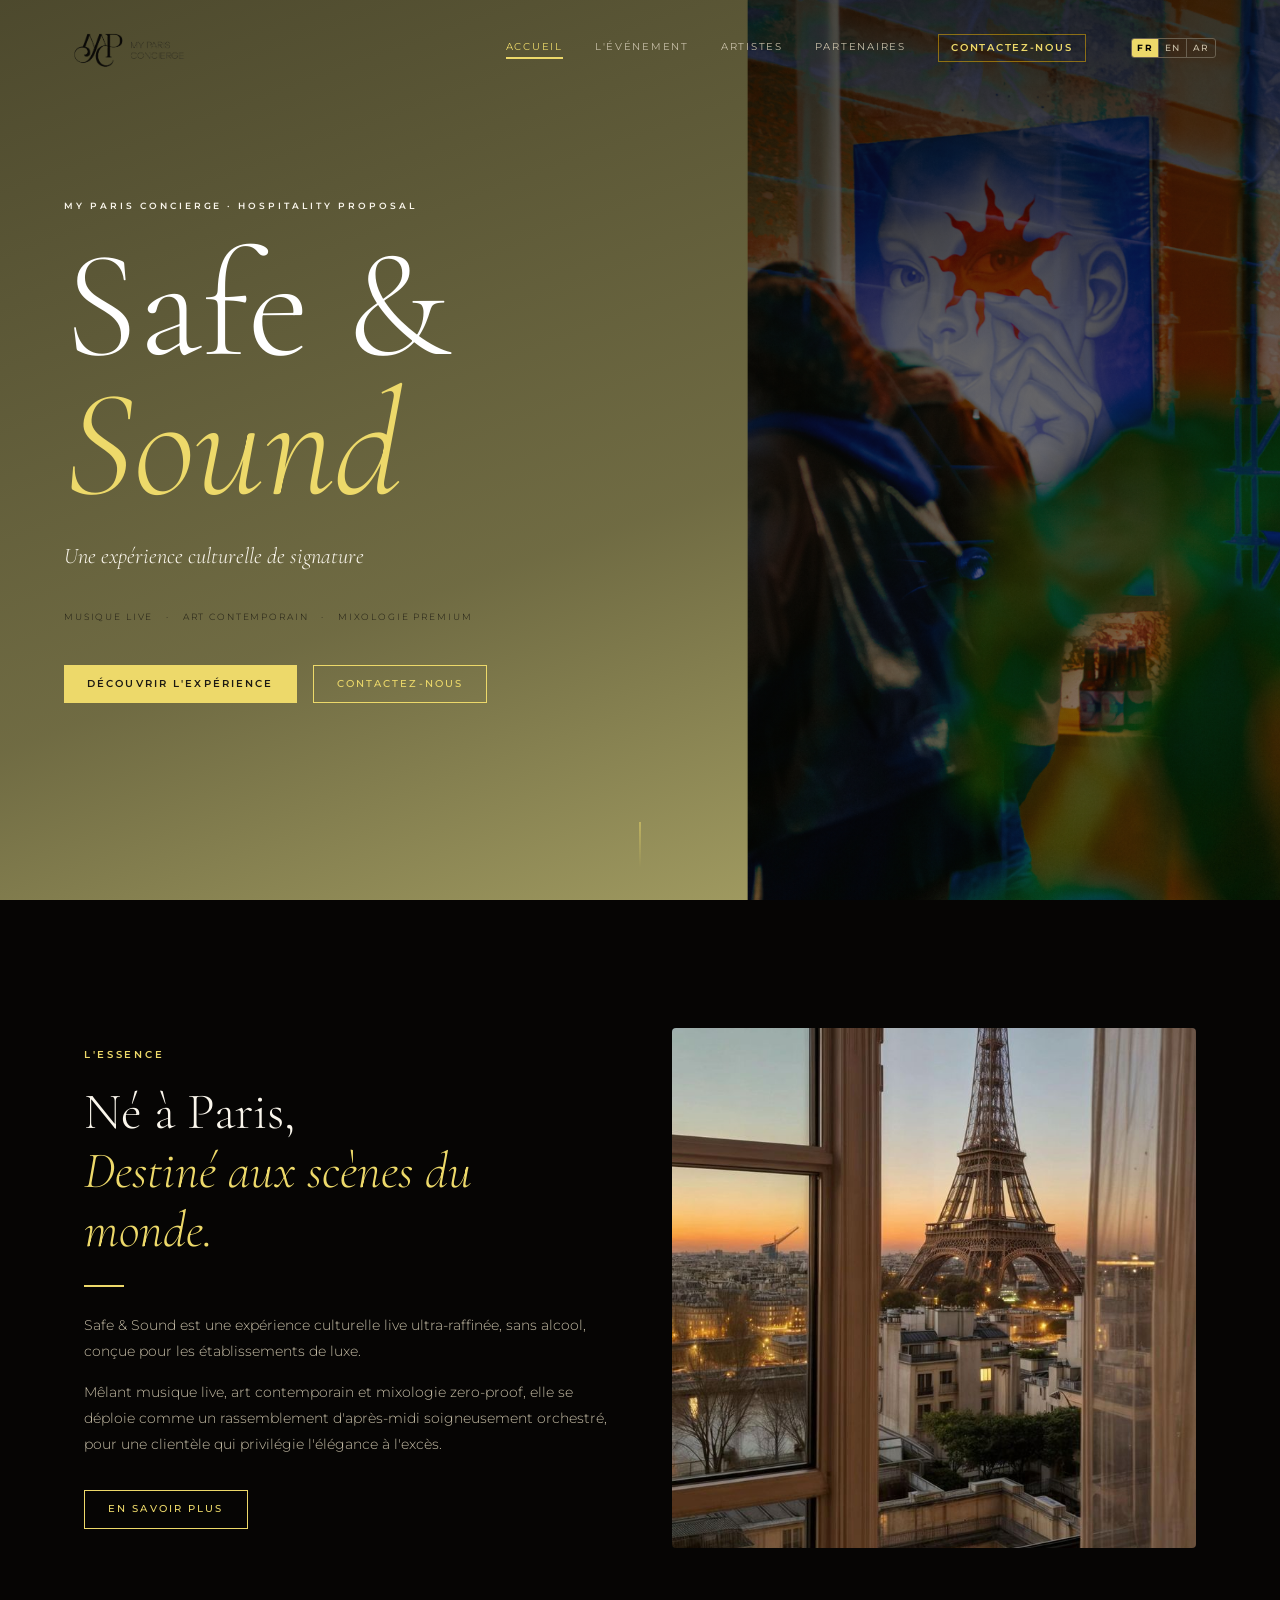
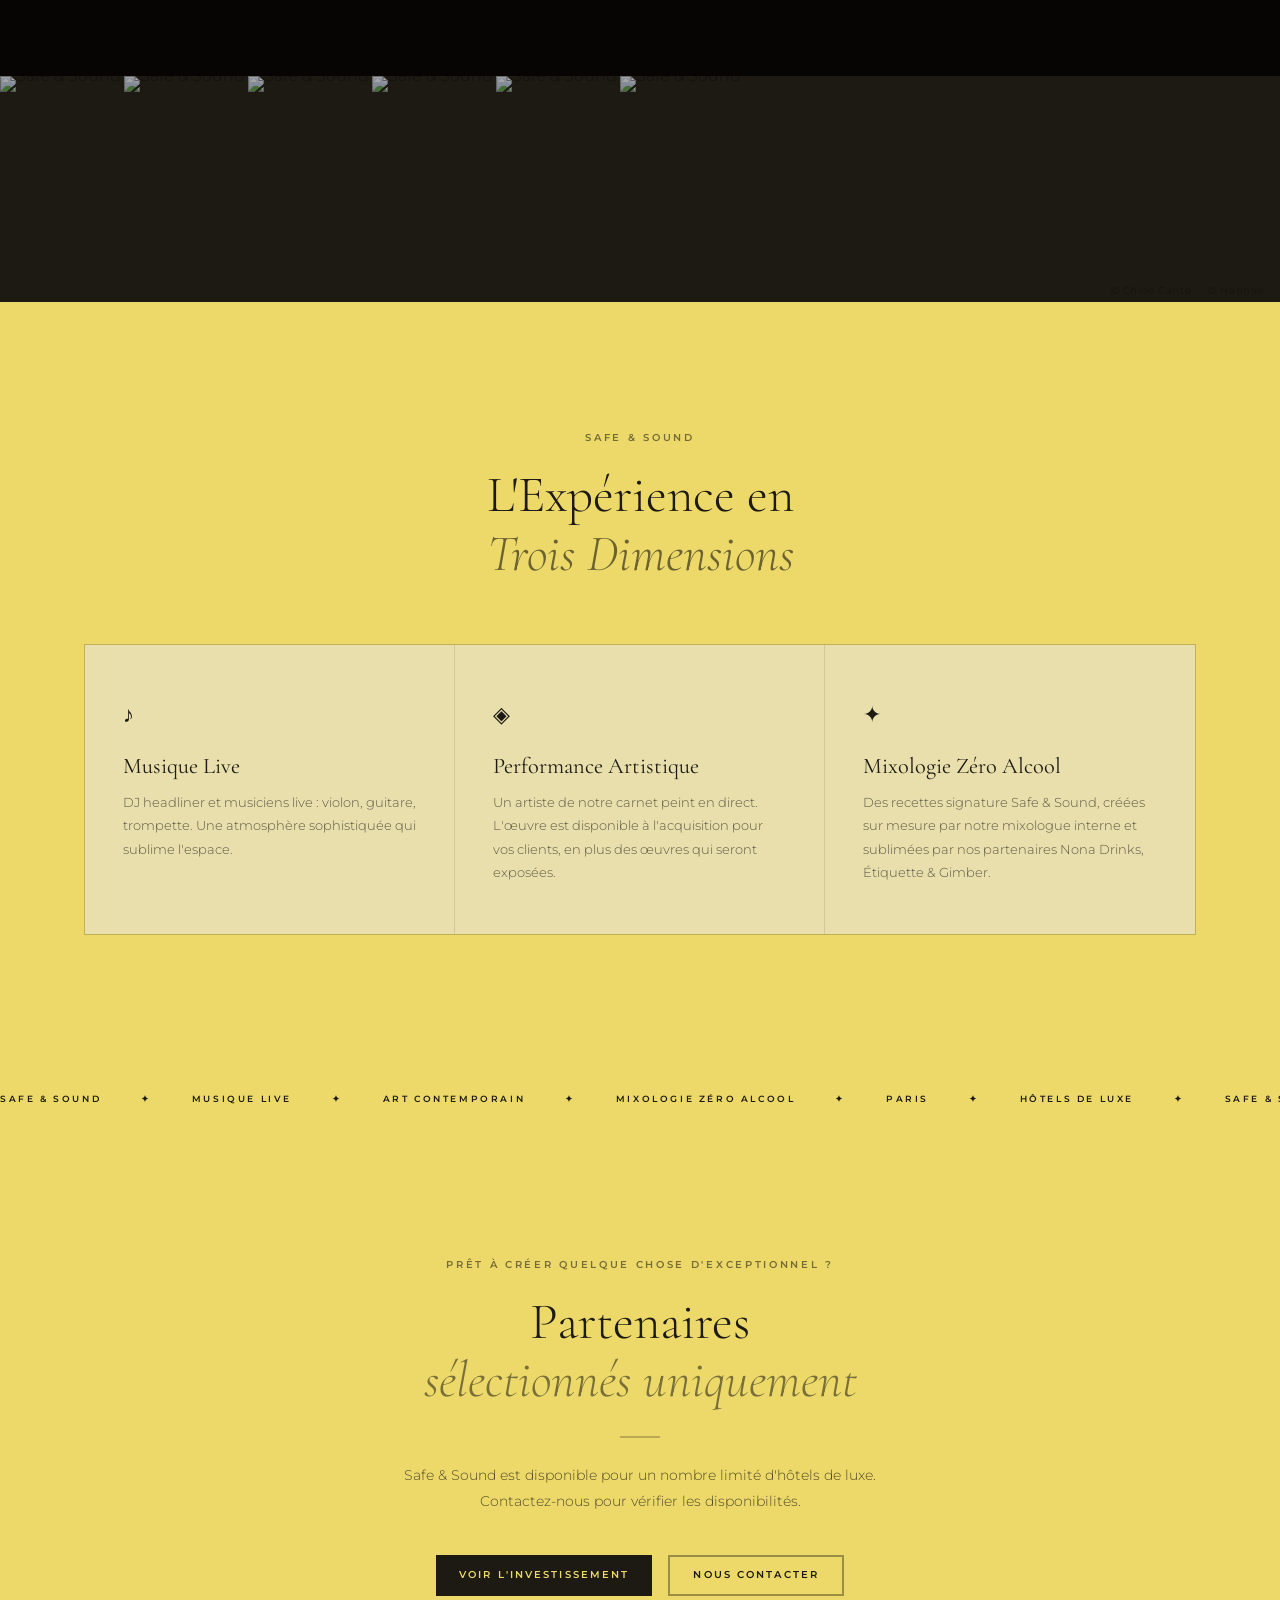
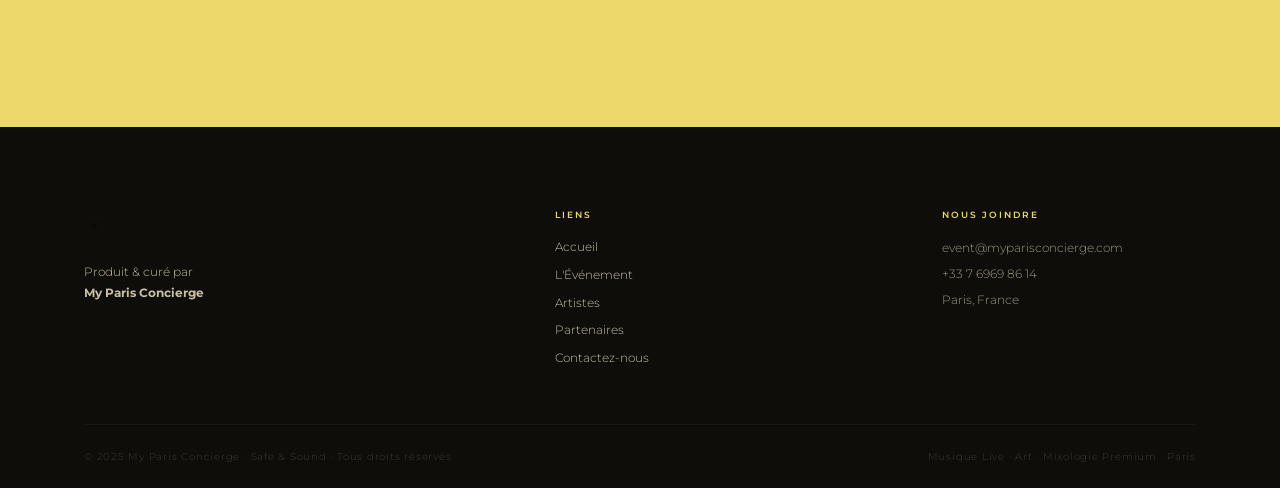
==== commit 78536f6a: "Add photo credits: Chloé Canto (event1-10, hero) & Hannae (event11)" ====
--- a/index.html
+++ b/index.html
@@ -239,6 +239,7 @@
     <img src="images/event5.jpg"  alt=""                 aria-hidden="true" />
     <img src="images/event11.jpeg" alt=""                aria-hidden="true" />
   </div>
+  <p style="text-align:right;font-size:0.62rem;color:rgba(0,0,0,0.35);letter-spacing:0.06em;padding:0.3rem 1rem 0.2rem;">© Chloé Canto &nbsp;·&nbsp; © Hannae</p>
 </div>
 
 <!-- ── 3 PILLARS ── -->
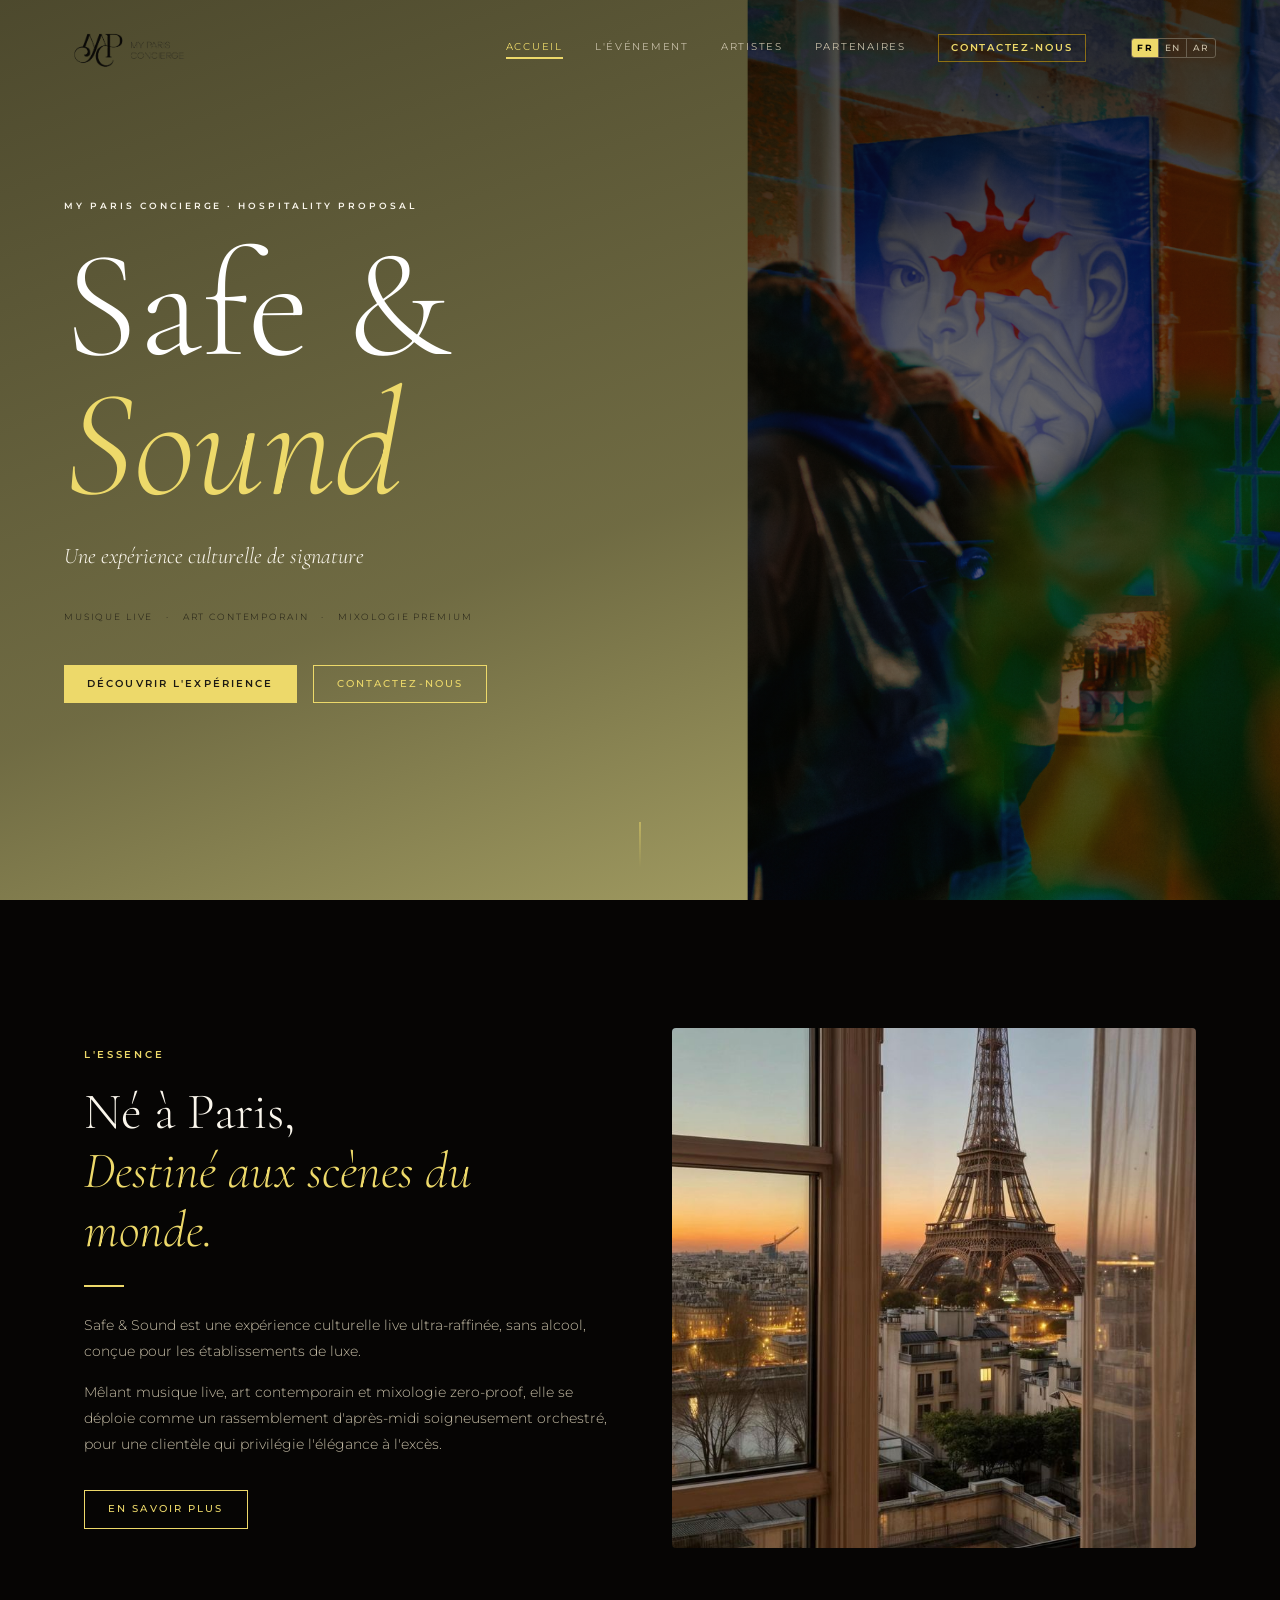
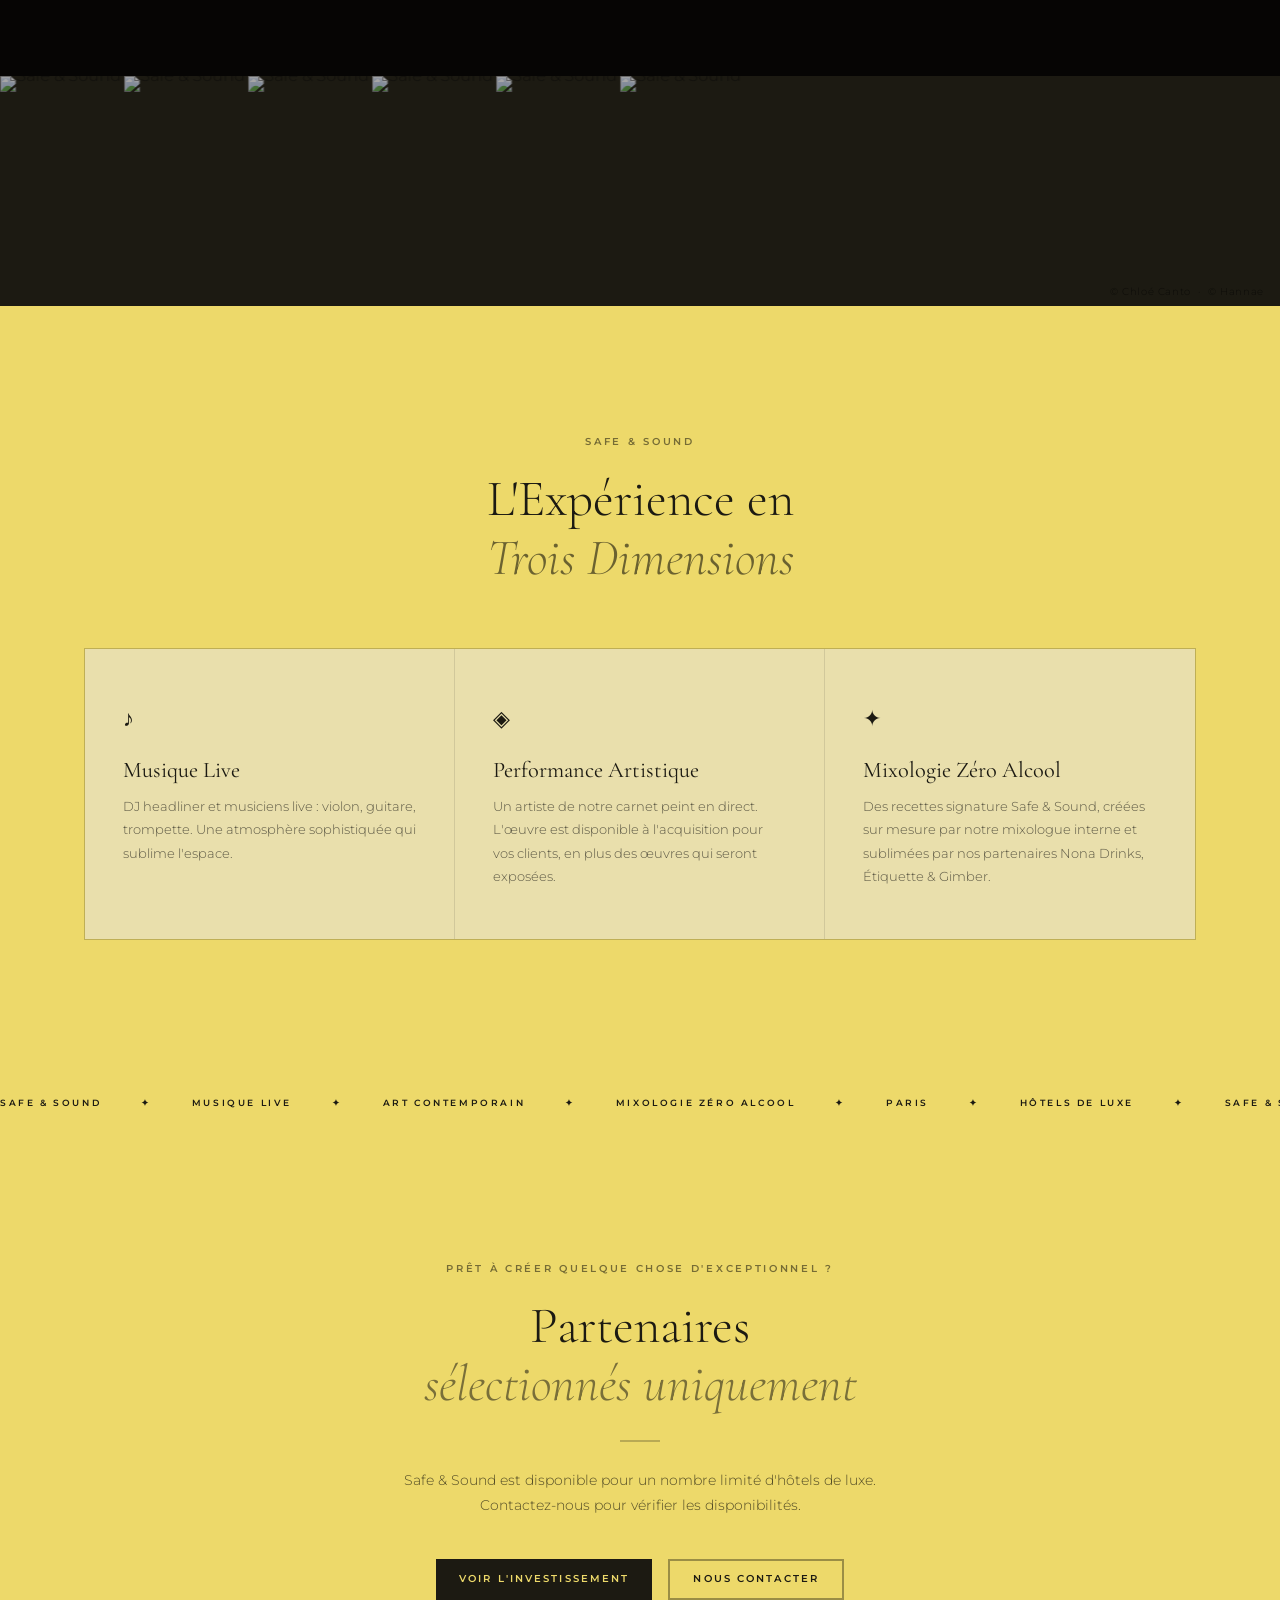
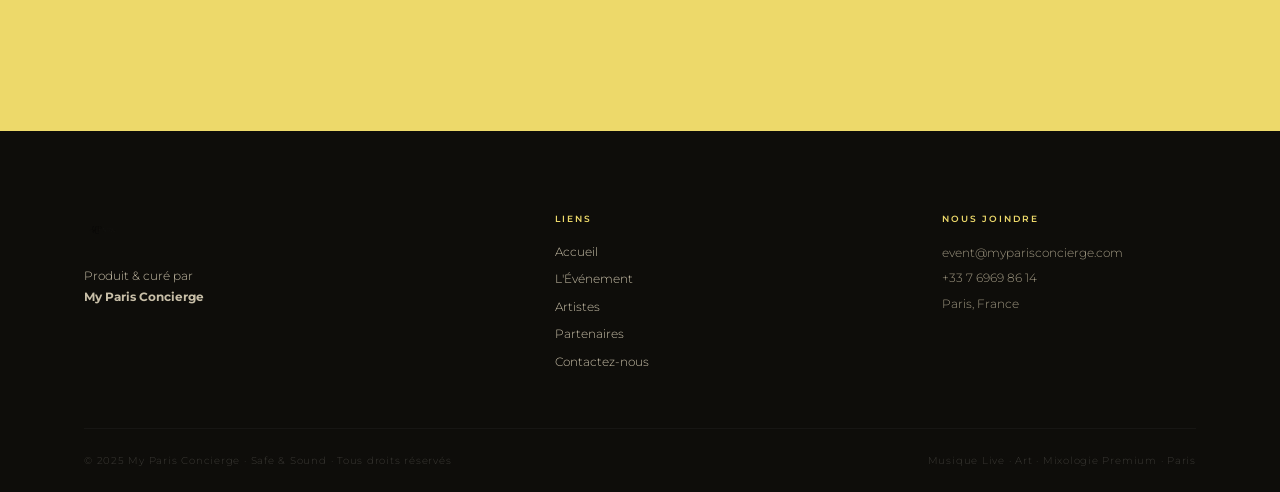
==== commit 897b202f: "Darken carousel photo credit text" ====
--- a/index.html
+++ b/index.html
@@ -239,7 +239,7 @@
     <img src="images/event5.jpg"  alt=""                 aria-hidden="true" />
     <img src="images/event11.jpeg" alt=""                aria-hidden="true" />
   </div>
-  <p style="text-align:right;font-size:0.62rem;color:rgba(0,0,0,0.35);letter-spacing:0.06em;padding:0.3rem 1rem 0.2rem;">© Chloé Canto &nbsp;·&nbsp; © Hannae</p>
+  <p style="text-align:right;font-size:0.65rem;color:rgba(0,0,0,0.55);letter-spacing:0.06em;padding:0.4rem 1rem 0.3rem;">© Chloé Canto &nbsp;·&nbsp; © Hannae</p>
 </div>
 
 <!-- ── 3 PILLARS ── -->
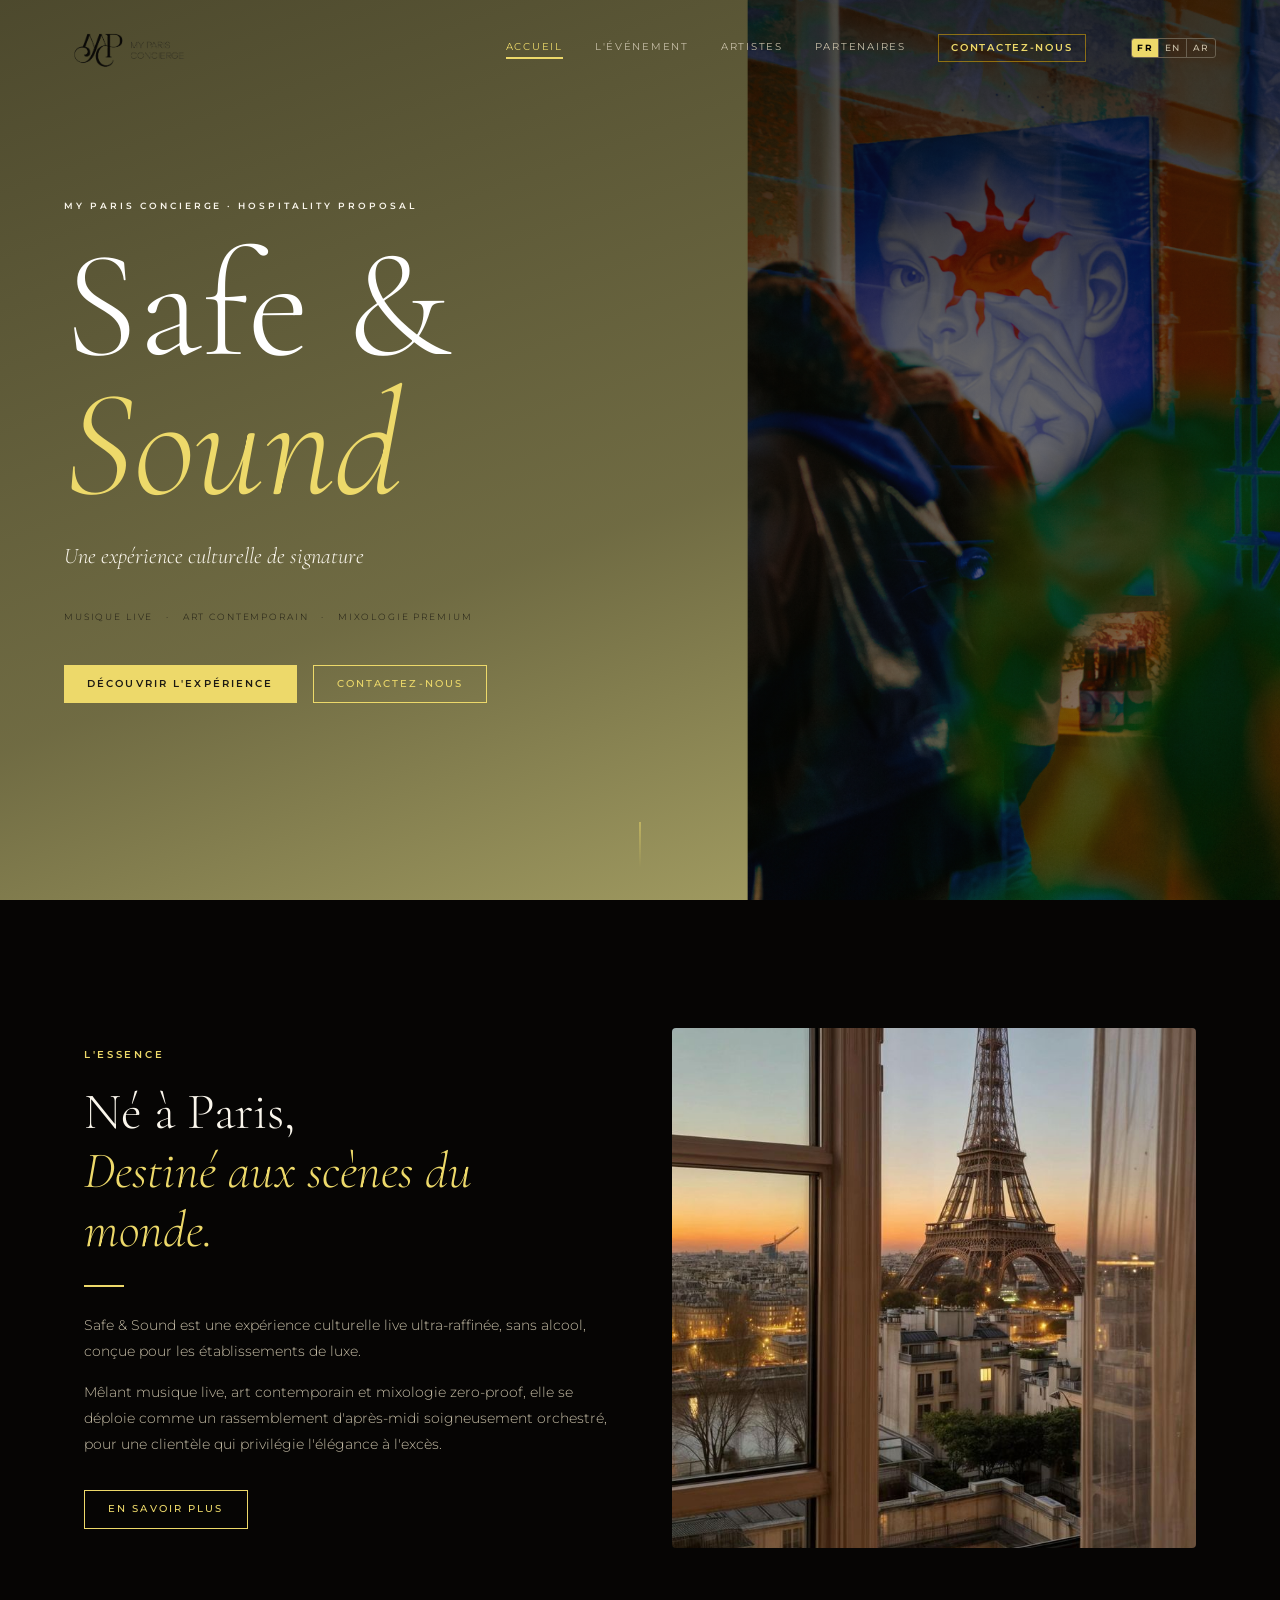
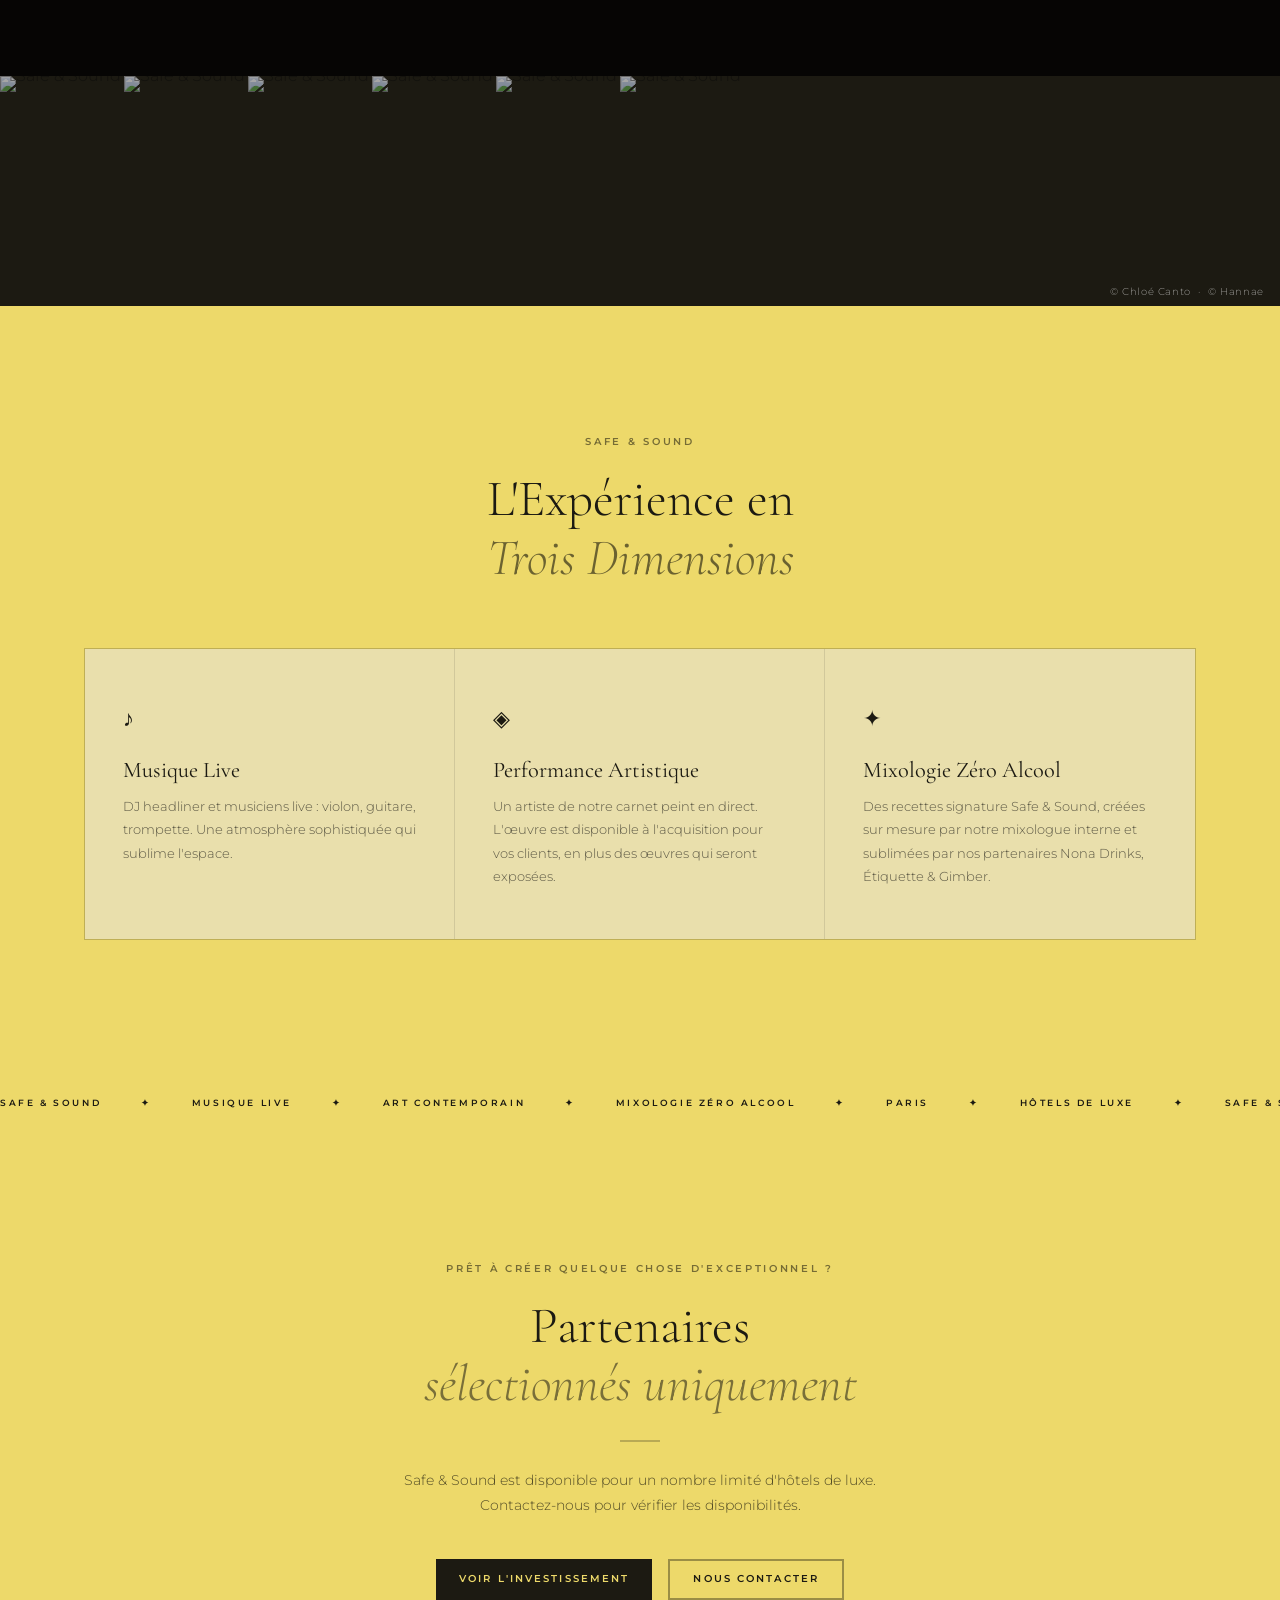
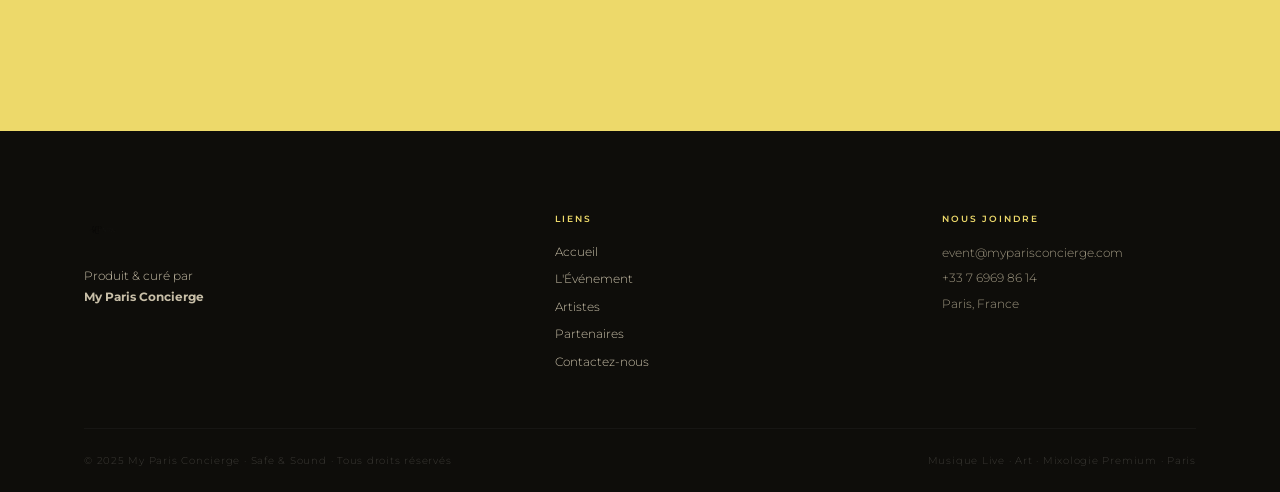
==== commit 01077a01: "Fix carousel credit: white text on dark background" ====
--- a/index.html
+++ b/index.html
@@ -239,7 +239,7 @@
     <img src="images/event5.jpg"  alt=""                 aria-hidden="true" />
     <img src="images/event11.jpeg" alt=""                aria-hidden="true" />
   </div>
-  <p style="text-align:right;font-size:0.65rem;color:rgba(0,0,0,0.55);letter-spacing:0.06em;padding:0.4rem 1rem 0.3rem;">© Chloé Canto &nbsp;·&nbsp; © Hannae</p>
+  <p style="text-align:right;font-size:0.65rem;color:rgba(255,255,255,0.55);letter-spacing:0.06em;padding:0.4rem 1rem 0.3rem;">© Chloé Canto &nbsp;·&nbsp; © Hannae</p>
 </div>
 
 <!-- ── 3 PILLARS ── -->
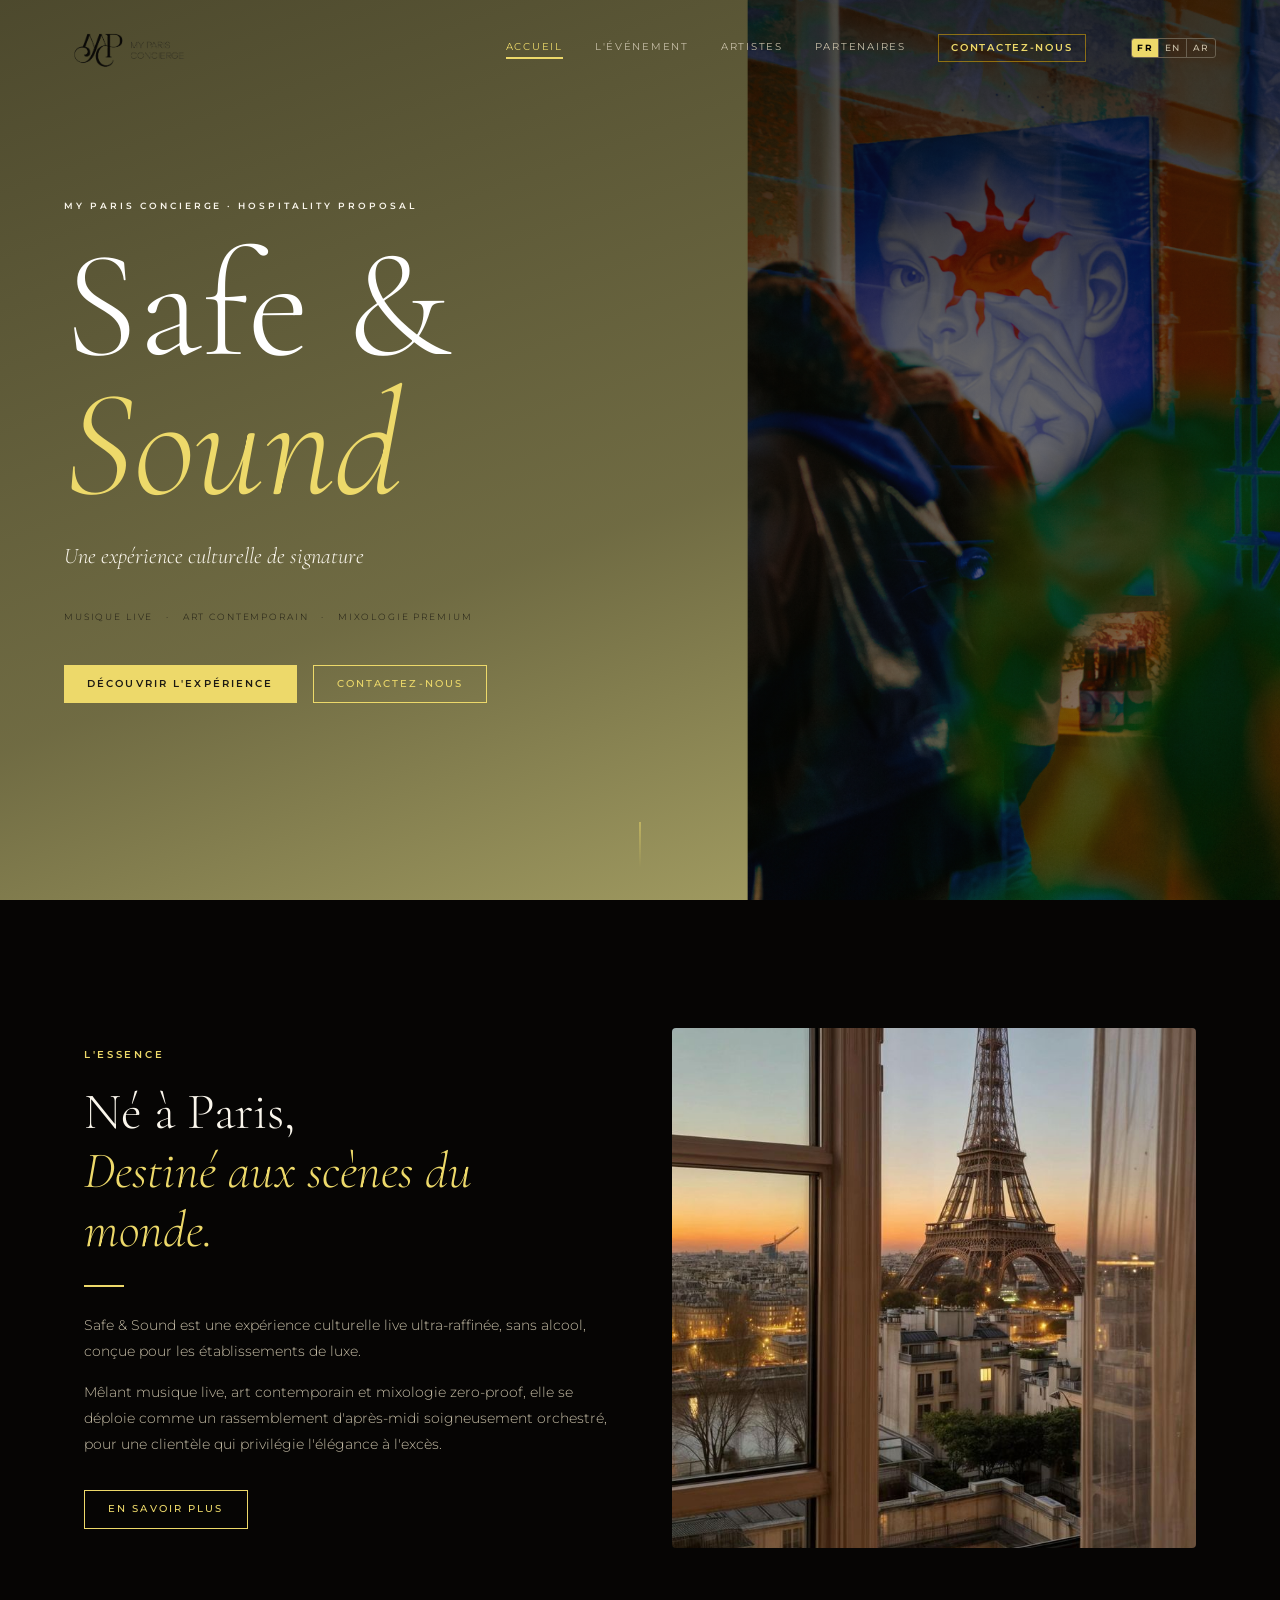
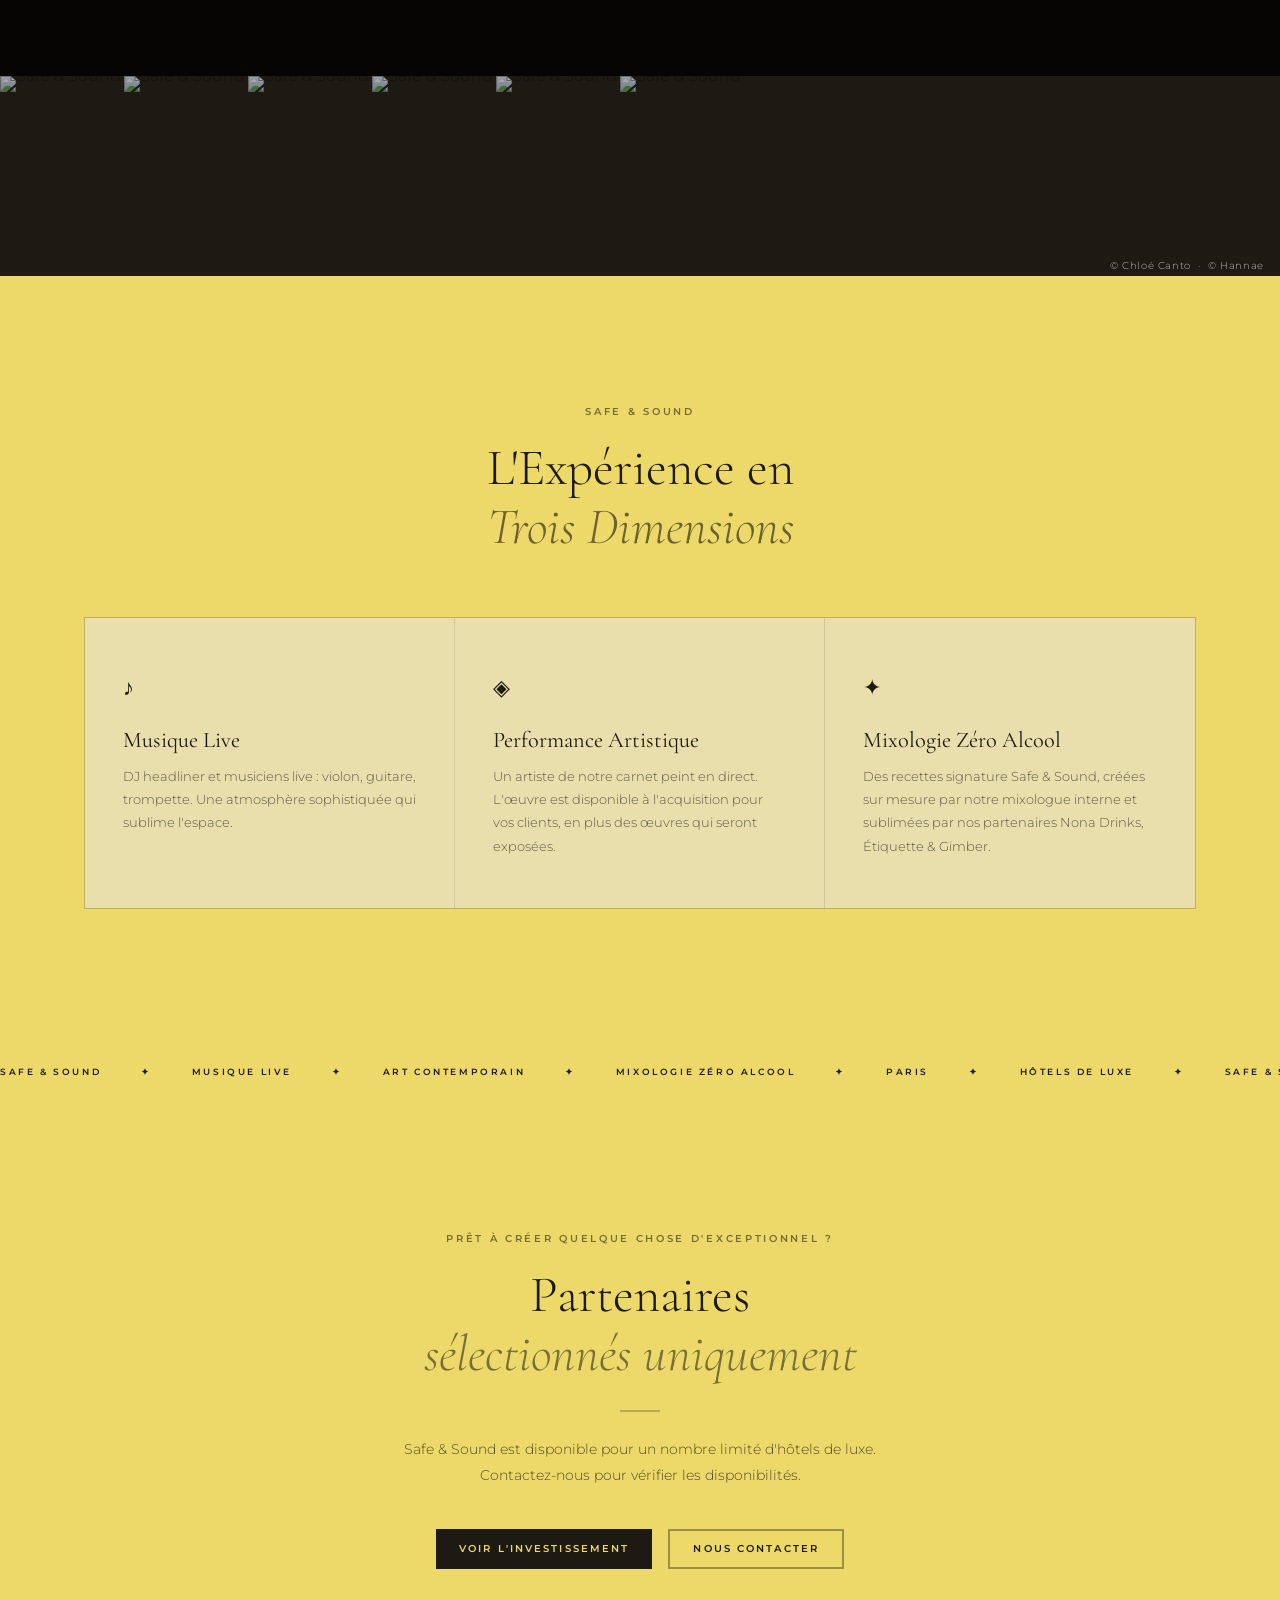
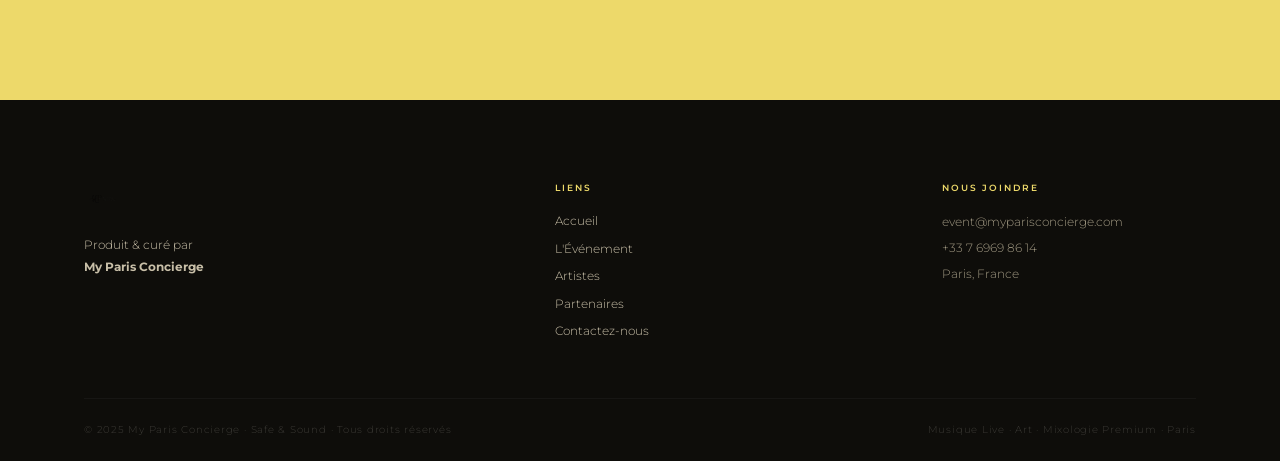
==== commit 4a4d703d: "Fix photo credit: overlay on carousel images" ====
--- a/index.html
+++ b/index.html
@@ -239,7 +239,7 @@
     <img src="images/event5.jpg"  alt=""                 aria-hidden="true" />
     <img src="images/event11.jpeg" alt=""                aria-hidden="true" />
   </div>
-  <p style="text-align:right;font-size:0.65rem;color:rgba(255,255,255,0.55);letter-spacing:0.06em;padding:0.4rem 1rem 0.3rem;">© Chloé Canto &nbsp;·&nbsp; © Hannae</p>
+  <span style="position:absolute;bottom:0.6rem;right:1rem;font-size:0.65rem;color:rgba(255,255,255,0.7);letter-spacing:0.06em;z-index:10;pointer-events:none;">© Chloé Canto &nbsp;·&nbsp; © Hannae</span>
 </div>
 
 <!-- ── 3 PILLARS ── -->
--- a/style.css
+++ b/style.css
@@ -577,7 +577,7 @@
 /* ════════════════════════════════════════
    GALLERY STRIP (animated)
    ════════════════════════════════════════ */
-.gallery-strip { overflow: hidden; background: var(--black); line-height: 0; }
+.gallery-strip { overflow: hidden; background: var(--black); line-height: 0; position: relative; }
 .gallery-strip__track {
   display: flex;
   gap: 3px;
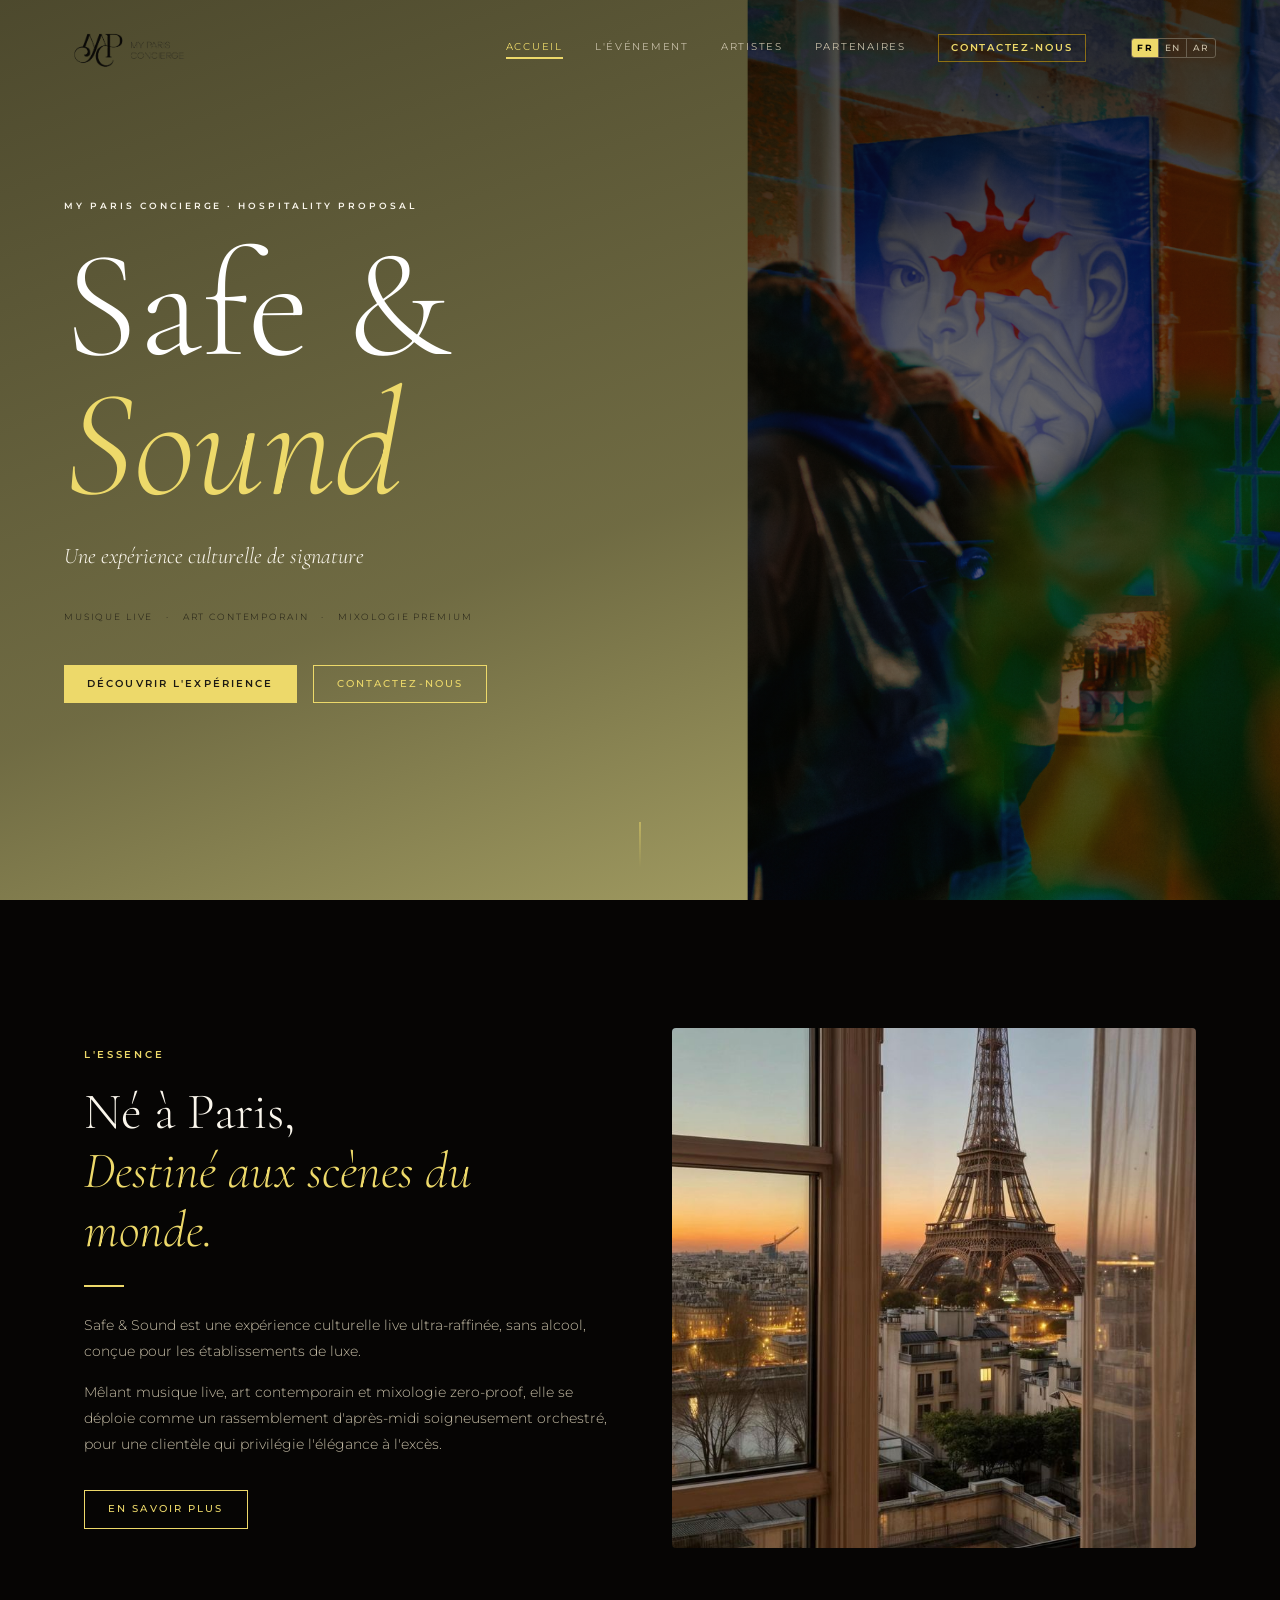
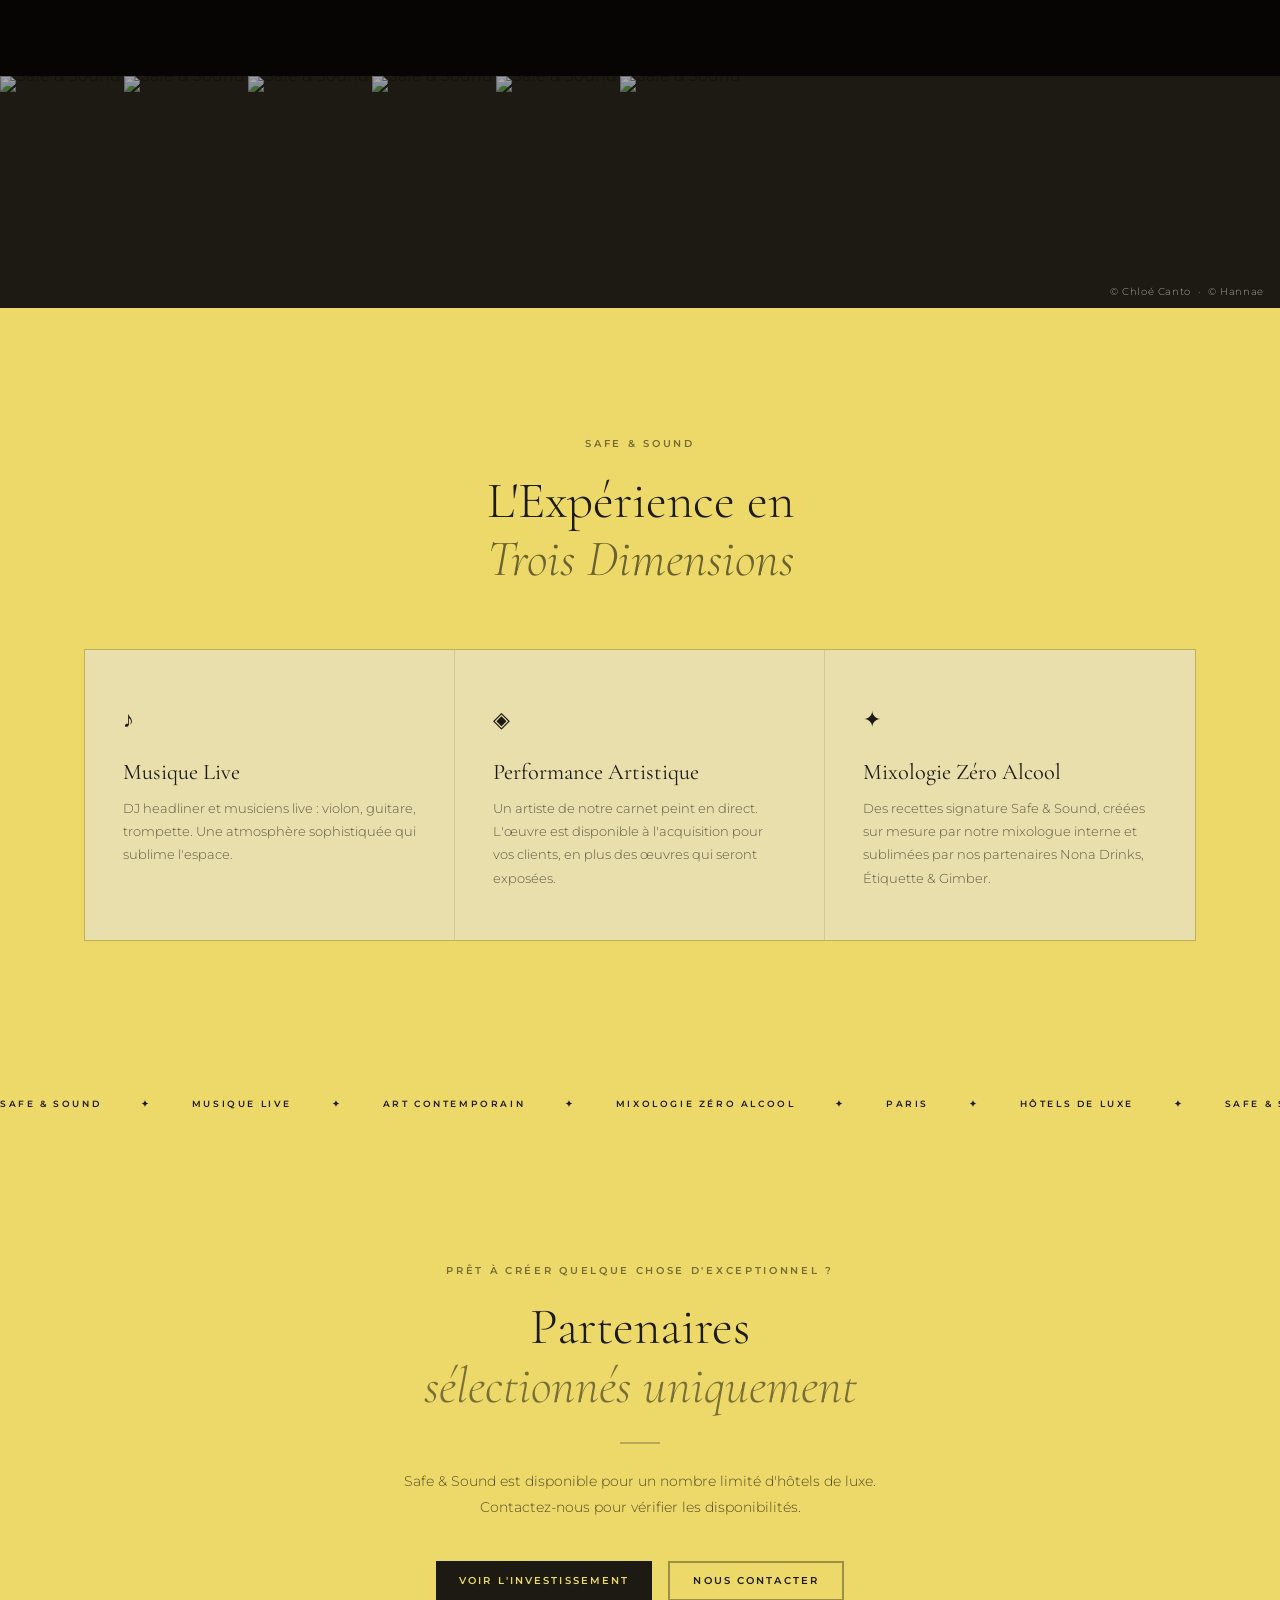
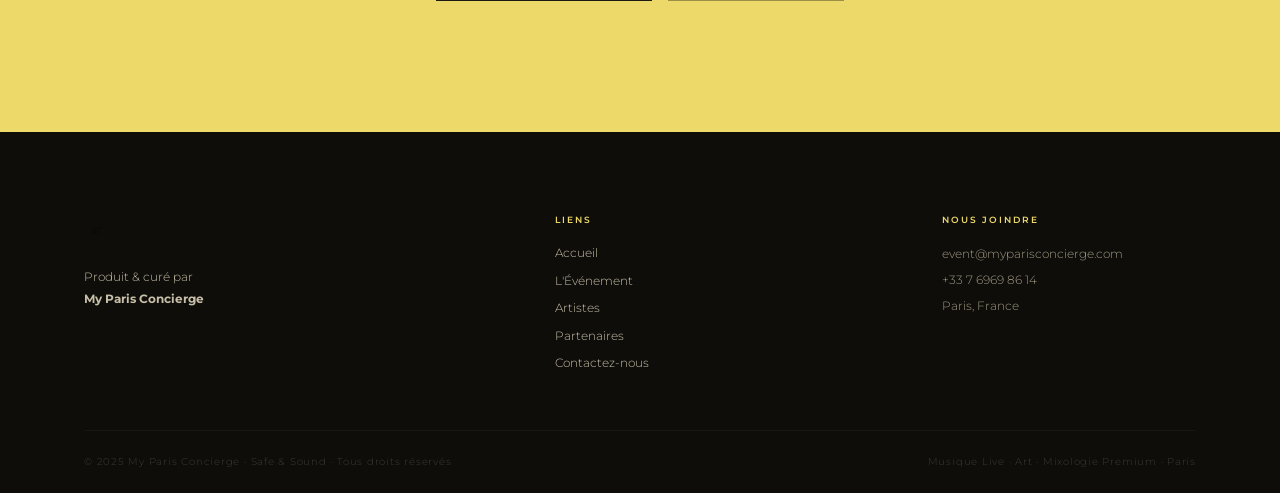
==== commit a7d5b214: "Fix photo credits: move carousel credit outside overflow div, restore hero credit" ====
--- a/index.html
+++ b/index.html
@@ -239,8 +239,8 @@
     <img src="images/event5.jpg"  alt=""                 aria-hidden="true" />
     <img src="images/event11.jpeg" alt=""                aria-hidden="true" />
   </div>
-  <span style="position:absolute;bottom:0.6rem;right:1rem;font-size:0.65rem;color:rgba(255,255,255,0.7);letter-spacing:0.06em;z-index:10;pointer-events:none;">© Chloé Canto &nbsp;·&nbsp; © Hannae</span>
 </div>
+<p style="background:var(--black);text-align:right;font-size:0.65rem;color:rgba(255,255,255,0.6);letter-spacing:0.06em;padding:0.4rem 1rem;margin:0;">© Chloé Canto &nbsp;·&nbsp; © Hannae</p>
 
 <!-- ── 3 PILLARS ── -->
 <section class="section" style="padding-top: 0;">
